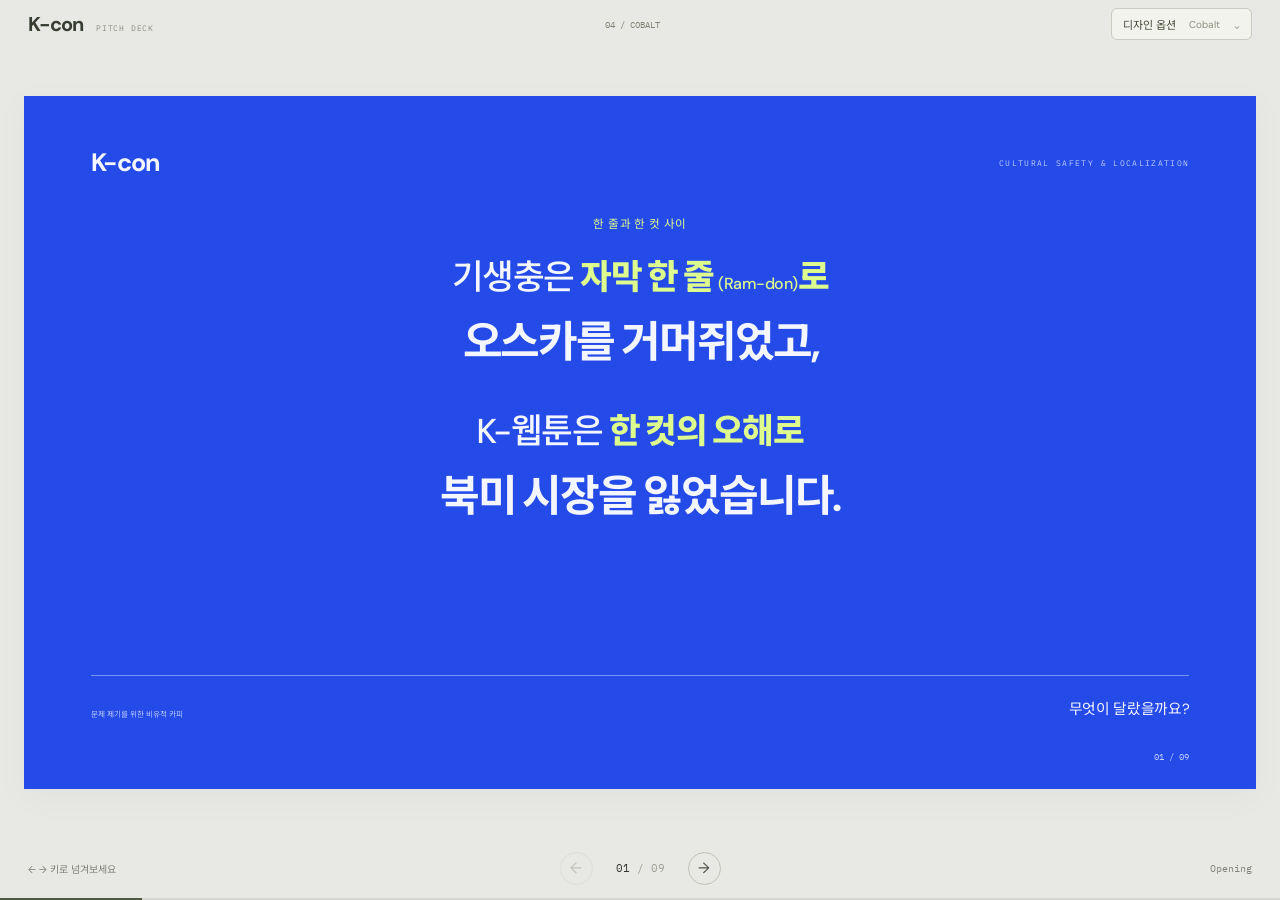
==== index.html @ 1882d52e "Publish Cobalt pitch deck with ten selectable designs" ====
<!doctype html><html lang="ko"><head><meta charset="utf-8"><meta name="viewport" content="width=device-width, initial-scale=1"><meta name="description" content="K-con Cobalt — 문화적 디테일이 바꾸는 K-콘텐츠의 글로벌 진출. 9장 HTML 피치덱."><title>K-con — Cultural Safety & Localization AI Agent</title><link rel="stylesheet" href="styles.css?v=20261013-cobalt-1"><script src="app.js?v=20261013-cobalt-1" defer></script></head><body class="deck-page theme-cobalt"><header class="deck-header"><a href="index.html" class="deck-home" aria-label="K-con 코발트 첫 화면">K-con<span>PITCH DECK</span></a><span class="active-design-label">04 / COBALT</span><details class="design-picker" id="design-picker"><summary id="design-toggle">디자인 옵션 <span>Cobalt</span><span class="picker-chevron" aria-hidden="true">⌄</span></summary><div class="design-menu"><div class="design-menu-heading"><strong>다른 디자인으로 보기</strong><p>현재 슬라이드를 유지하며 디자인을 바꿉니다.</p></div><nav class="design-options" aria-label="피치덱 디자인 선택"><a class="design-option" data-design-link href="concept-01.html" ><span class="design-swatch" style="--swatch-bg:#121510;--swatch-accent:#d6ef65" aria-hidden="true"></span><span>Noir</span><small>01</small></a><a class="design-option" data-design-link href="concept-02.html" ><span class="design-swatch" style="--swatch-bg:#f5f4ef;--swatch-accent:#e13728" aria-hidden="true"></span><span>Swiss</span><small>02</small></a><a class="design-option" data-design-link href="concept-03.html" ><span class="design-swatch" style="--swatch-bg:#eee9dc;--swatch-accent:#6b7659" aria-hidden="true"></span><span>Editorial</span><small>03</small></a><a class="design-option is-current" data-design-link href="index.html" aria-current="page"><span class="design-swatch" style="--swatch-bg:#244be8;--swatch-accent:#defb8e" aria-hidden="true"></span><span>Cobalt</span><small>기본</small><span class="design-check" aria-hidden="true">✓</span></a><a class="design-option" data-design-link href="concept-05.html" ><span class="design-swatch" style="--swatch-bg:#171512;--swatch-accent:#c8aa76" aria-hidden="true"></span><span>Cinema</span><small>05</small></a><a class="design-option" data-design-link href="concept-06.html" ><span class="design-swatch" style="--swatch-bg:#e3ed68;--swatch-accent:#171c12" aria-hidden="true"></span><span>Acid</span><small>06</small></a><a class="design-option" data-design-link href="concept-07.html" ><span class="design-swatch" style="--swatch-bg:#122b40;--swatch-accent:#83d6e2" aria-hidden="true"></span><span>Blueprint</span><small>07</small></a><a class="design-option" data-design-link href="concept-08.html" ><span class="design-swatch" style="--swatch-bg:#b9492e;--swatch-accent:#f9efdc" aria-hidden="true"></span><span>Terracotta</span><small>08</small></a><a class="design-option" data-design-link href="concept-09.html" ><span class="design-swatch" style="--swatch-bg:#e8dff2;--swatch-accent:#68389a" aria-hidden="true"></span><span>Lilac</span><small>09</small></a><a class="design-option" data-design-link href="concept-10.html" ><span class="design-swatch" style="--swatch-bg:#f6efe0;--swatch-accent:#c83225" aria-hidden="true"></span><span>Redline</span><small>10</small></a></nav><a class="all-designs-link" href="designs.html">10개 표지 한눈에 비교 ↗</a></div></details></header><main class="deck-stage"><div class="canvas"><section class="slide opening active" data-title="Opening" aria-label="1 / 9 · Opening"><div class="slide-brand">K-con<span>CULTURAL SAFETY & LOCALIZATION</span></div><div class="opening-kicker">한 줄과 한 컷 사이</div><div class="cover-title"><div class="claim claim-good"><span class="claim-subject">기생충은</span><strong class="claim-detail">자막 한 줄<span class="ramdon">(Ram-don)</span>로</strong><span class="claim-outcome">오스카를 거머쥐었고,</span></div><div class="claim claim-risk"><span class="claim-subject">K-웹툰은</span><strong class="claim-detail">한 컷의 오해로</strong><span class="claim-outcome">북미 시장을 잃었습니다.</span></div></div><div class="cover-tail"><span class="cover-note">문제 제기를 위한 비유적 카피</span><span class="cover-prompt">무엇이 달랐을까요?</span></div><span class="slide-folio">01 / 09</span></section><section class="slide question" data-title="The question" aria-label="2 / 9 · The question" inert aria-hidden="true"><div class="slide-label">THE QUESTION</div><div class="question-content"><p class="question-lead">같은 K-콘텐츠.<br>전혀 다른 반응.</p><h1>무엇이<br><em>운명을</em><br>갈랐을까요?</h1></div><p class="question-foot">이야기의 힘은 같아도,<br>그 이야기를 읽는 문화는 다릅니다.</p><span class="question-mark" aria-hidden="true">?</span><span class="slide-folio">02 / 09</span></section><section class="slide detail" data-title="The insight" aria-label="3 / 9 · The insight" inert aria-hidden="true"><div class="slide-label">THE INSIGHT</div><h1>차이는 작은<br><em>문화적 디테일</em>에<br>있습니다.</h1><div class="detail-list"><div><span>01</span><strong>한 단어</strong><p>익숙한 표현이<br>다른 나라에서는 성적 은어로.</p></div><div><span>02</span><strong>한 컷</strong><p>과장된 묘사가<br>누군가에게는 차별의 이미지로.</p></div><div><span>03</span><strong>한 소절</strong><p>매력적인 샘플이<br>누군가에게는 신성한 기도문으로.</p></div><div><span>04</span><strong>한 소품</strong><p>배경의 작은 장식이<br>누군가에게는 역사적 상처로.</p></div></div><span class="slide-folio">03 / 09</span></section><section class="slide solution" data-title="Meet K-con" aria-label="4 / 9 · Meet K-con" inert aria-hidden="true"><div class="slide-label">MEET K-CON</div><div class="solution-head"><p>세계로 가기 전,</p><h1>K-con<span>.</span></h1></div><div class="solution-copy"><h2>K-콘텐츠의 문화적 리스크를 사전에 탐지하고,<br>안전한 현지화를 돕는 AI 에이전트</h2><p>K-pop, 웹툰, 드라마·영화 속 표현을 국가별 맥락으로 검토합니다.<br>창작 의도는 살리면서, 오해를 줄이는 수정안을 제안합니다.</p></div><div class="scope-line"><span>문화적 차이</span><span>종교적 금기</span><span>역사적 갈등</span><span>혐오·차별 표현</span></div><span class="small-note">제품 비전 · 최종 판단과 승인은 콘텐츠 팀 및 현지 전문가가 수행</span><span class="slide-folio">04 / 09</span></section><section class="slide example example-text" data-title="Lyrics" aria-label="5 / 9 · Lyrics" inert aria-hidden="true"><div class="slide-label">USE CASE 01 / K-POP LYRICS</div><h1>단어를 바꿔도,<br><em>그루브는 남게.</em></h1><div class="example-layout"><div class="example-main"><div class="before-after"><div class="before"><span class="example-label">ORIGINAL</span><blockquote>“You are my<br><mark>guilty pleasure.</mark>”</blockquote></div><div class="after"><span class="example-label">LOCALIZED</span><blockquote>“You are my<br><em>hidden treasure.</em>”</blockquote></div></div></div><div class="example-explanation"><div><span>발견</span><p>‘guilty pleasure’의 중의적 의미와<br>타깃 연령·지역의 수용 맥락을 검토.</p></div><div><span>K-con의 제안</span><p>‘pleasure / treasure’의 끝소리를 살려<br>다른 뉘앙스의 표현을 제안.</p></div><strong>메시지의 강도와 운율을 함께 고려</strong></div></div><p class="small-note">가상 적용 예시 · 표현 자체가 금기는 아니며, 전체 가사·멜로디·보컬 검토 필요</p><span class="slide-folio">05 / 09</span></section><section class="slide example example-image" data-title="Webtoon" aria-label="6 / 9 · Webtoon" inert aria-hidden="true"><div class="slide-label">USE CASE 02 / WEBTOON</div><h1>캐릭터는 선명하게.<br><em>편견은 덜어내게.</em></h1><div class="example-layout"><div class="example-main"><div class="before-after"><div class="before"><span class="example-label">ORIGINAL / 캐릭터 연출</span><blockquote>“외모로<br><mark>악역을 설명한다.</mark>”</blockquote></div><div class="after"><span class="example-label">LOCALIZED / 수정 방향</span><blockquote>“행동으로<br><em>악역을 설명한다.</em>”</blockquote></div></div></div><div class="example-explanation"><div><span>발견</span><p>특정 인종의 신체 특징을 과장해<br>위협적 인물로 묘사한 컷을 검토.</p></div><div><span>K-con의 제안</span><p>문제가 될 수 있는 영역을 짚고,<br>표정·행동 중심의 연출 대안을 제안.</p></div><strong>서사의 역할을 유지하는 시각적 현지화</strong></div></div><p class="small-note">가상 적용 예시 · 인종·성별 정체성을 단정하지 않고, 묘사의 맥락을 검토</p><span class="slide-folio">06 / 09</span></section><section class="slide example example-audio" data-title="Audio" aria-label="7 / 9 · Audio" inert aria-hidden="true"><div class="slide-label">USE CASE 03 / AUDIO SAMPLING</div><h1>비트는 그대로.<br><em>샘플의 맥락은 새롭게.</em></h1><div class="example-layout"><div class="example-main"><div class="before-after"><div class="before"><span class="example-label">ORIGINAL / 00:12–00:18</span><blockquote>“출처 모를<br><mark>보컬 샘플.</mark>”</blockquote></div><div class="after"><span class="example-label">LOCALIZED / 대체 방향</span><blockquote>“같은 에너지의<br><em>새로운 보컬.</em>”</blockquote></div></div></div><div class="example-explanation"><div><span>발견</span><p>비트에 섞인 보컬이 종교적 낭송인지<br>언어·출처·사용 맥락을 확인.</p></div><div><span>K-con의 제안</span><p>검토 구간을 표시하고, BPM과 분위기를<br>유지하는 비종교적 대체 소스를 제안.</p></div><strong>음악적 의도와 문화적 맥락을 함께 보호</strong></div></div><p class="small-note">가상 적용 예시 · 종교성은 주파수만으로 판정할 수 없으며 출처 확인·전문가 검토 필요</p><span class="slide-folio">07 / 09</span></section><section class="slide example example-video" data-title="Video" aria-label="8 / 9 · Video" inert aria-hidden="true"><div class="slide-label">USE CASE 04 / MUSIC VIDEO & DRAMA</div><h1>한 장면의 몰입이,<br><em>한 소품으로 깨지지 않게.</em></h1><div class="example-layout"><div class="example-main"><div class="before-after"><div class="before"><span class="example-label">ORIGINAL / SCENE 04</span><blockquote>“바닥에 놓인<br><mark>종교적 성물.</mark>”</blockquote></div><div class="after"><span class="example-label">LOCALIZED / 수정 방향</span><blockquote>“세계관에 맞는<br><em>일반 소품.</em>”</blockquote></div></div></div><div class="example-explanation"><div><span>발견</span><p>장면 속 성물의 위치와 인물의 동선이<br>모욕으로 읽힐 가능성을 검토.</p></div><div><span>K-con의 제안</span><p>프레임·타임코드와 함께 확인 지점을 짚고,<br>소품 교체 또는 구도 수정을 제안.</p></div><strong>공개 전 수정할 수 있도록, 장면 단위로</strong></div></div><p class="small-note">가상 적용 예시 · 소품의 정체와 제작 의도를 확인한 뒤 현지 자문과 판단</p><span class="slide-folio">08 / 09</span></section><section class="slide closing" data-title="Ready for the world" aria-label="9 / 9 · Ready for the world" inert aria-hidden="true"><div class="slide-label">READY FOR THE WORLD</div><div class="closing-content"><h1>더 많은 세계에,<br><em>의도한 그대로.</em></h1><p>좋은 K-콘텐츠가 문화적 오해를 넘어<br>더 많은 관객에게 닿을 수 있도록.</p><div class="closing-brand">K-con<span>Cultural Safety & Localization AI Agent</span></div></div><div class="closing-foot"><span>FOR K-ENTERTAINMENT & CONTENT TEAMS</span><span>제품 소개용 콘셉트 피치덱 · 사용 예시는 제안 시나리오</span></div><span class="slide-folio">09 / 09</span></section></div></main><nav class="deck-controls" aria-label="슬라이드 이동"><span class="keyboard-hint">← → 키로 넘겨보세요</span><div class="pagination"><button id="previous" aria-label="이전 슬라이드">←</button><span id="slide-count" aria-live="polite">01 <i>/ 09</i></span><button id="next" aria-label="다음 슬라이드">→</button></div><span class="current-title" id="current-title">Opening</span></nav><div class="deck-progress"><span id="deck-progress"></span></div></body></html>
---- styles.css ----
@import url('https://fonts.googleapis.com/css2?family=DM+Sans:wght@400;500;600;700&family=IBM+Plex+Mono:wght@400;500&family=Noto+Sans+KR:wght@400;500;600;700;800;900&family=Noto+Serif+KR:wght@400;500;600;700&display=swap');
:root{--sans:'DM Sans','Noto Sans KR',sans-serif;--serif:'Noto Serif KR',Georgia,serif;--mono:'IBM Plex Mono',monospace;--bg:#121510;--ink:#f3f4e9;--accent:#d6ef65;--muted:#959c87;--rule:#3a4031;--soft:#22271b}*{box-sizing:border-box}body{margin:0;font-family:var(--sans);-webkit-font-smoothing:antialiased}a{color:inherit;text-decoration:none}button{font:inherit;cursor:pointer}h1,h2,h3,p,blockquote{margin:0}em{font-style:normal}button:focus-visible,a:focus-visible{outline:2px solid var(--accent,#222);outline-offset:5px}button:disabled{opacity:.25;cursor:default}.theme-noir{--bg:#121510;--ink:#f3f4e9;--accent:#d6ef65;--muted:#9ba18e;--rule:#3a4031;--soft:#22271b}.theme-swiss{--bg:#f5f4ef;--ink:#202020;--accent:#e13728;--muted:#7b7770;--rule:#cecbc2;--soft:#e9e6df}.theme-editorial{--bg:#eee9dc;--ink:#2f322b;--accent:#6b7659;--muted:#7b7f70;--rule:#c1c3b2;--soft:#dedfcf}.theme-cobalt{--bg:#244be8;--ink:#f3f6ff;--accent:#defb8e;--muted:#c0cdfb;--rule:#7893f0;--soft:#375eed}.theme-cinema{--bg:#171512;--ink:#ece4d4;--accent:#c8aa76;--muted:#a39886;--rule:#4c4435;--soft:#242019}.theme-acid{--bg:#e3ed68;--ink:#171c12;--accent:#171c12;--muted:#5a6138;--rule:#a9b34c;--soft:#d4df58}.theme-blueprint{--bg:#122b40;--ink:#eaf2f4;--accent:#83d6e2;--muted:#9aafbe;--rule:#3e586d;--soft:#1c3c53}.theme-terracotta{--bg:#b9492e;--ink:#f9efdc;--accent:#ffe4a3;--muted:#f0c5ae;--rule:#d88666;--soft:#a74129}.theme-lilac{--bg:#e8dff2;--ink:#3b2458;--accent:#68389a;--muted:#88739d;--rule:#c5b3d9;--soft:#dbcce9}.theme-redline{--bg:#f6efe0;--ink:#282723;--accent:#c83225;--muted:#877d6c;--rule:#d0c4b0;--soft:#e9deca}
/* A slide, not an application. The canvas scales as a single composition. */
.deck-page{height:100vh;height:100dvh;overflow:hidden;background:#e8e8e4;color:#333;display:flex;flex-direction:column}.deck-header{height:48px;flex-shrink:0;display:flex;align-items:center;justify-content:space-between;padding:0 28px;gap:20px;font:10px var(--mono);color:#72746d}.gallery-link{font-family:var(--sans);font-size:11px;color:#484b43}.deck-stage{display:flex;align-items:center;justify-content:center;flex:1;min-height:0;padding:0 24px}.canvas{width:min(calc(100vw - 48px),calc((100dvh - 112px)*16/9));aspect-ratio:16/9;container-type:inline-size;position:relative;overflow:hidden;background:var(--bg);color:var(--ink);box-shadow:0 8px 35px #00000009}.slide{display:none;position:absolute;inset:0;padding:4.2cqw 5.4cqw;overflow:hidden;background:var(--bg);color:var(--ink)}.slide.active{display:flex;flex-direction:column;animation:reveal .32s ease both}.slide-label{font:0.82cqw var(--mono);letter-spacing:.16cqw;color:var(--muted);margin-bottom:3.2cqw}.slide h1{font-size:4.5cqw;line-height:1.38;letter-spacing:-.2cqw;font-weight:700;word-break:keep-all}.slide h1 em{color:var(--accent)}.slide-folio{position:absolute;right:5.4cqw;bottom:2.2cqw;font:0.72cqw var(--mono);color:var(--muted)}.slide-brand{font-size:2.05cqw;letter-spacing:-.09cqw;font-weight:700;display:flex;align-items:center;justify-content:space-between;width:100%;line-height:1.2}.slide-brand>span{font:0.64cqw var(--mono);letter-spacing:.11cqw;color:var(--muted)}.opening-kicker{font-size:.94cqw;color:var(--muted);margin-top:5.5cqw;letter-spacing:.03cqw}.cover-title{display:grid;grid-template-columns:1fr 1fr;gap:4.5cqw;margin-top:2.2cqw;position:relative}.claim{display:flex;flex-direction:column;line-height:1.5;word-break:keep-all}.claim-subject{font-size:2.65cqw;font-weight:500;letter-spacing:-.12cqw}.claim-detail{font-size:3.1cqw;letter-spacing:-.14cqw;font-weight:800;line-height:1.5;margin:1.1cqw 0}.ramdon{font-size:1.32cqw;display:inline-block;letter-spacing:-.04cqw;font-weight:500;margin-left:.4cqw}.claim-outcome{font-size:2.25cqw;letter-spacing:-.11cqw;font-weight:500;line-height:1.6}.claim-good .claim-detail{color:var(--accent)}.claim-risk{padding-left:3.4cqw;border-left:1px solid var(--rule)}.cover-tail{margin-top:auto;display:flex;align-items:end;justify-content:space-between;border-top:1px solid var(--rule);padding-top:1.7cqw;margin-bottom:2cqw}.cover-note{font-size:.62cqw;color:var(--muted)}.cover-prompt{font-size:1.2cqw;letter-spacing:-.025cqw}.question-content{display:flex;justify-content:space-between;align-items:start;position:relative;z-index:1}.question-lead{font-size:2.4cqw;line-height:1.6;letter-spacing:-.09cqw;margin-top:.8cqw;color:var(--muted)}.question h1{font-size:6.9cqw;line-height:1.18;letter-spacing:-.4cqw;margin-right:9cqw}.question-foot{font-size:1.2cqw;color:var(--muted);line-height:1.8;position:absolute;left:5.4cqw;bottom:6cqw}.question-mark{position:absolute;font-size:36cqw;line-height:1;font-weight:600;color:var(--soft);bottom:-4cqw;left:18cqw;z-index:0}.detail h1{font-size:4.65cqw;line-height:1.3}.detail-list{display:grid;grid-template-columns:repeat(4,1fr);gap:2.8cqw;margin-top:auto;margin-bottom:3cqw;border-top:1px solid var(--rule);padding-top:2.1cqw}.detail-list>div>span{font:0.82cqw var(--mono);color:var(--muted)}.detail-list strong{display:block;font-size:1.95cqw;letter-spacing:-.06cqw;margin:.65cqw 0 .8cqw}.detail-list p{font-size:1.03cqw;color:var(--muted);line-height:1.8;letter-spacing:-.015cqw}.solution-head>p{font-size:1.85cqw;letter-spacing:-.06cqw}.solution-head h1{font-size:12cqw;letter-spacing:-.7cqw;line-height:1.1;font-weight:600;margin-top:.6cqw}.solution-head h1>span{color:var(--accent)}.solution-copy{margin-top:2.2cqw}.solution-copy h2{font-size:1.95cqw;letter-spacing:-.055cqw;line-height:1.65;font-weight:500}.solution-copy>p{font-size:1.1cqw;line-height:1.9;color:var(--muted);margin-top:1.1cqw}.scope-line{display:flex;gap:3cqw;border-top:1px solid var(--rule);padding-top:1.6cqw;margin-top:auto;margin-bottom:2.4cqw;font-size:1.12cqw;color:var(--accent)}.small-note{position:absolute;bottom:2.2cqw;left:5.4cqw;right:15cqw;font-size:.61cqw;line-height:1.65;color:var(--muted)}.example h1{font-size:3.65cqw;line-height:1.42;margin-top:-.3cqw}.example .slide-label{margin-bottom:2.1cqw}.example-layout{display:grid;grid-template-columns:1.4fr .75fr;gap:4.5cqw;margin-top:3cqw;align-items:center;flex:1;margin-bottom:4cqw}.before-after{display:grid;grid-template-columns:1fr 1fr;gap:2.2cqw}.example-label{font:0.7cqw var(--mono);color:var(--muted);letter-spacing:.03cqw;display:block;padding-bottom:1.3cqw;border-bottom:1px solid var(--rule);margin-bottom:1.5cqw}.before-after blockquote{font-size:2.05cqw;letter-spacing:-.06cqw;line-height:1.65;font-weight:500}.before-after mark{color:var(--ink);background:none;text-decoration:underline;text-decoration-color:var(--accent);text-underline-offset:.4cqw;text-decoration-thickness:1px}.before-after em{color:var(--accent)}.example-explanation{padding-left:2.6cqw;border-left:1px solid var(--rule)}.example-explanation>div{margin-bottom:1.6cqw}.example-explanation>div>span{font-size:.88cqw;color:var(--accent);font-weight:700;display:block;margin-bottom:.6cqw}.example-explanation p{font-size:1.03cqw;line-height:1.8;color:var(--muted);letter-spacing:-.035cqw}.example-explanation>strong{display:block;font-size:.94cqw;line-height:1.7;font-weight:500;word-break:keep-all}.closing-content{margin:auto 0}.closing h1{font-size:5.2cqw;line-height:1.3}.closing-content>p{font-size:1.3cqw;line-height:1.85;color:var(--muted);margin-top:2cqw}.closing-brand{font-size:3.7cqw;letter-spacing:-.18cqw;margin-top:3.2cqw;font-weight:600;display:flex;gap:2.5cqw;align-items:center}.closing-brand>span{font:0.82cqw var(--mono);letter-spacing:.04cqw;color:var(--muted)}.closing-foot{display:flex;justify-content:space-between;margin-bottom:2cqw;border-top:1px solid var(--rule);padding-top:1.6cqw;color:var(--muted);font:0.65cqw var(--mono)}.deck-controls{height:64px;flex-shrink:0;padding:0 28px;display:grid;grid-template-columns:1fr 1fr 1fr;align-items:center;gap:15px}.keyboard-hint{font-size:10px;color:#80827b}.pagination{display:flex;gap:23px;justify-content:center;align-items:center}.pagination button{background:none;border:1px solid #bfc2b7;width:33px;height:33px;border-radius:50%;color:#4c5045;font-size:15px;display:grid;place-items:center;transition:background .15s}.pagination button:hover:not(:disabled){background:#dadcd4}.pagination span{font:11px var(--mono);white-space:nowrap}.pagination i{font-style:normal;color:#9b9e93}.current-title{justify-self:end;font:10px var(--mono);color:#80827b}.deck-progress{height:2px;position:fixed;bottom:0;left:0;right:0;background:#d5d7cf}.deck-progress>span{height:100%;background:#4e5940;display:block;transition:width .2s}
/* 01 NOIR: the contrast carries the argument. */
.theme-noir .opening .claim-risk{color:#b4baaa}.theme-noir .opening .claim-risk .claim-detail{color:#f3f4e9}.theme-noir .opening-kicker:before{content:'— ';color:var(--accent)}.theme-noir .solution-head{display:flex;align-items:end;gap:5cqw}.theme-noir .solution-head>p{margin-bottom:1.3cqw}.theme-noir .solution-head h1{font-size:13cqw}.theme-noir .solution-copy{margin-top:3cqw}.theme-noir .closing h1{font-weight:500}
/* 02 SWISS: a strict, horizontal editorial grid. */
.theme-swiss .slide{padding-top:3.3cqw}.theme-swiss .slide-label{border-top:.35cqw solid var(--ink);padding-top:1.2cqw;width:100%;margin-bottom:2.4cqw}.theme-swiss .opening-kicker{margin-top:3cqw}.theme-swiss .cover-title{display:block;margin-top:1cqw}.theme-swiss .claim{display:grid;grid-template-columns:14cqw 1fr;column-gap:3cqw;padding:2.2cqw 0;border:0;border-top:1px solid var(--rule)}.theme-swiss .claim-subject{grid-row:1/3;font-size:2.2cqw;line-height:1.4;padding-top:.4cqw}.theme-swiss .claim-detail{font-size:3.8cqw;line-height:1.2;margin:0 0 .6cqw;letter-spacing:-.18cqw;color:var(--ink)}.theme-swiss .claim-risk .claim-detail,.theme-swiss .claim-risk .claim-outcome{color:var(--accent)}.theme-swiss .claim-outcome{font-size:2.1cqw;line-height:1.35}.theme-swiss .cover-tail{padding-top:1.2cqw;margin-bottom:1.3cqw}.theme-swiss .question-content{display:block}.theme-swiss .question-lead{font-size:1.7cqw;margin-top:0}.theme-swiss .question h1{margin-top:1.7cqw;font-size:6.1cqw;line-height:1.25;max-width:75cqw}.theme-swiss .question h1 br{display:none}.theme-swiss .question-mark{left:auto;right:8cqw;bottom:-6cqw;color:#e4e0d5;font-size:32cqw}.theme-swiss .question-foot{bottom:6.5cqw}.theme-swiss .detail h1{font-size:4.4cqw}.theme-swiss .detail-list{border-top:.3cqw solid var(--ink)}.theme-swiss .detail-list strong{font-weight:800}.theme-swiss .solution-head{display:flex;align-items:baseline;justify-content:space-between}.theme-swiss .solution-head h1{font-size:10cqw}.theme-swiss .solution-copy{margin-top:1.7cqw}.theme-swiss .scope-line{border-top:.3cqw solid var(--ink)}.theme-swiss .example-layout{grid-template-columns:1.4fr .8fr;gap:3cqw}.theme-swiss .before-after{display:block}.theme-swiss .before,.theme-swiss .after{display:grid;grid-template-columns:13cqw 1fr;padding:1.1cqw 0;border-top:1px solid var(--rule)}.theme-swiss .example-label{border:0;margin:0;padding:0;line-height:1.7;font-size:.68cqw}.theme-swiss .before-after blockquote{font-size:1.8cqw}.theme-swiss .before-after blockquote br{display:none}.theme-swiss .example h1{font-size:3.65cqw}.theme-swiss .closing-brand{margin-top:2cqw}
/* 03 EDITORIAL: asymmetry, serif voice, paper. */
.theme-editorial .slide h1,.theme-editorial .claim,.theme-editorial .closing-brand{font-family:var(--serif);font-weight:500}.theme-editorial .slide-brand{font-family:Georgia,serif;font-style:italic;font-size:2.4cqw;font-weight:400}.theme-editorial .opening-kicker{position:absolute;left:5.4cqw;top:14cqw;margin:0;writing-mode:vertical-rl;font-size:.8cqw;letter-spacing:.25cqw}.theme-editorial .cover-title{margin:5cqw 2cqw 0 7cqw;display:block}.theme-editorial .claim{width:75%;line-height:1.7}.theme-editorial .claim-detail{font-size:3cqw;font-weight:500;margin:.3cqw 0;white-space:nowrap}.theme-editorial .claim-subject{font-size:1.9cqw}.theme-editorial .claim-outcome{font-size:2cqw}.theme-editorial .claim-risk{margin-top:2.6cqw;margin-left:29%;padding:0;border:0}.theme-editorial .claim-risk .claim-detail{color:var(--ink)}.theme-editorial .claim-good .claim-detail{color:var(--accent)}.theme-editorial .cover-tail{border:0;padding:0;margin-bottom:1.7cqw}.theme-editorial .cover-prompt{font-family:var(--serif);font-size:1.1cqw}.theme-editorial .question h1{font-weight:500;font-size:6.1cqw;margin-right:3cqw}.theme-editorial .question-mark{font-family:Georgia,serif;font-style:italic;color:#dedecf;font-size:37cqw;left:15cqw}.theme-editorial .detail h1{font-size:4.4cqw;font-weight:500}.theme-editorial .detail-list strong{font-family:var(--serif);font-weight:500}.theme-editorial .solution-head{position:absolute;left:5.4cqw;top:13cqw;width:35cqw}.theme-editorial .solution-head h1{font:10.5cqw/1.3 Georgia,serif;letter-spacing:-.5cqw}.theme-editorial .solution-copy{margin:10cqw 0 0 42cqw}.theme-editorial .solution-copy h2{font:2cqw/1.8 var(--serif);word-break:keep-all}.theme-editorial .solution-copy h2 br,.theme-editorial .solution-copy p br{display:none}.theme-editorial .solution-copy p{font-size:1.03cqw;line-height:2.1}.theme-editorial .scope-line{margin-top:auto}.theme-editorial .example h1{font-weight:500;font-size:3.45cqw}.theme-editorial .before-after blockquote{font-family:var(--serif);font-weight:500;font-size:2cqw;line-height:1.9}.theme-editorial .example-label{border-color:var(--accent)}.theme-editorial .closing-content{margin-left:8cqw}.theme-editorial .closing h1{font-weight:500;font-size:4.8cqw}.theme-editorial .closing-brand{font-family:Georgia,serif;font-style:italic}
/* 04 COBALT: centered statements, oversized type. */
.theme-cobalt .opening{align-items:center;text-align:center}.theme-cobalt .opening-kicker{margin-top:3cqw;color:var(--accent)}.theme-cobalt .cover-title{display:block;margin-top:1.5cqw;width:100%}.theme-cobalt .claim{display:block;font-size:0;line-height:1.6}.theme-cobalt .claim-subject,.theme-cobalt .claim-detail,.theme-cobalt .claim-outcome{display:inline;font-size:2.8cqw;line-height:1.6;letter-spacing:-.12cqw;margin:0;font-weight:500}.theme-cobalt .claim-subject:after{content:' ';white-space:pre}.theme-cobalt .claim-detail{font-weight:800}.theme-cobalt .claim-outcome{display:block;font-size:3.5cqw;line-height:1.4;font-weight:700;margin-top:.5cqw;letter-spacing:-.17cqw}.theme-cobalt .claim-risk{padding:0;border:0;margin-top:2.6cqw}.theme-cobalt .claim-risk .claim-detail{color:var(--accent)}.theme-cobalt .ramdon{font-size:1.3cqw;font-weight:500}.theme-cobalt .cover-tail{width:100%;text-align:left;border-top:1px solid var(--rule);margin-bottom:1.5cqw}.theme-cobalt .question-content{display:flex;flex-direction:column;align-items:center;text-align:center}.theme-cobalt .question-lead{font-size:1.6cqw}.theme-cobalt .question h1{font-size:6.4cqw;margin:2.7cqw 0 0;line-height:1.2}.theme-cobalt .question h1 br{display:none}.theme-cobalt .question-foot{text-align:center;left:0;right:0;bottom:8cqw}.theme-cobalt .question-mark{display:none}.theme-cobalt .detail h1{font-size:4.8cqw;text-align:center;line-height:1.25}.theme-cobalt .detail-list{text-align:center}.theme-cobalt .solution-head{text-align:center;margin-top:-1cqw}.theme-cobalt .solution-head h1{font-size:12cqw;line-height:1.15}.theme-cobalt .solution-copy{text-align:center;margin-top:1.3cqw}.theme-cobalt .scope-line{justify-content:center}.theme-cobalt .example h1{text-align:center;font-size:3.4cqw}.theme-cobalt .example-layout{gap:4cqw;margin-top:2cqw}.theme-cobalt .closing{text-align:center}.theme-cobalt .closing-brand{justify-content:center}.theme-cobalt .closing h1{font-size:5.5cqw}.theme-cobalt .closing .slide-label{text-align:left}
/* 05 CINEMA: intertitles, central axis, quiet gold. */
.theme-cinema .slide:before,.theme-cinema .slide:after{content:'';position:absolute;left:0;right:0;height:2cqw;background:#080807;pointer-events:none}.theme-cinema .slide:before{top:0}.theme-cinema .slide:after{bottom:0}.theme-cinema .slide-label{letter-spacing:.28cqw;color:var(--accent);font-size:.7cqw}.theme-cinema .slide-brand{font-family:Georgia,serif;font-weight:400;font-size:2cqw}.theme-cinema .opening-kicker{text-align:center;margin-top:3cqw;font-size:.78cqw;letter-spacing:.35cqw;color:var(--accent)}.theme-cinema .cover-title{margin-top:2cqw;display:block;text-align:center}.theme-cinema .claim{display:block}.theme-cinema .claim-subject{font-family:var(--serif);font-size:1.5cqw;display:block;margin-bottom:.5cqw}.theme-cinema .claim-detail,.theme-cinema .claim-outcome{font-family:var(--serif);font-size:2.5cqw;display:inline;letter-spacing:-.06cqw;line-height:1.7;font-weight:400;margin:0}.theme-cinema .claim-detail:after{content:' ';white-space:pre}.theme-cinema .claim-risk{padding:0;border:0;margin-top:2.4cqw}.theme-cinema .claim-good .claim-detail{color:var(--ink)}.theme-cinema .claim-risk .claim-detail{color:var(--accent)}.theme-cinema .ramdon{font-size:1cqw}.theme-cinema .cover-tail{border:0;margin-bottom:2cqw;padding:0}.theme-cinema .cover-prompt{font-family:var(--serif);font-size:.95cqw;color:var(--accent)}.theme-cinema .question-content{flex-direction:column;align-items:center;text-align:center}.theme-cinema .question-lead{font-size:1.4cqw;font-family:var(--serif);margin-top:1cqw}.theme-cinema .question h1{font-family:var(--serif);font-size:5.4cqw;font-weight:400;line-height:1.4;margin:2.5cqw 0 0}.theme-cinema .question h1 br{display:none}.theme-cinema .question-foot{left:0;right:0;text-align:center;bottom:8cqw;font-family:var(--serif);font-size:1.1cqw}.theme-cinema .question-mark{display:none}.theme-cinema .detail h1{font-family:var(--serif);font-size:4cqw;font-weight:400;text-align:center;line-height:1.45}.theme-cinema .detail-list{border:0;text-align:center;margin-bottom:3.5cqw}.theme-cinema .detail-list strong{font-family:var(--serif);font-weight:400}.theme-cinema .solution-head h1{font-family:Georgia,serif;font-weight:400}.theme-cinema .solution-copy h2{font-family:var(--serif);font-size:1.8cqw;font-weight:400}.theme-cinema .example h1{font-family:var(--serif);font-size:3.3cqw;font-weight:400}.theme-cinema .before-after blockquote{font-family:var(--serif);font-size:1.8cqw;font-weight:400;line-height:1.9}.theme-cinema .example-explanation{border-left:0}.theme-cinema .small-note{bottom:3cqw;font-size:.56cqw}.theme-cinema .slide-folio{bottom:3cqw}.theme-cinema .closing h1{font-family:var(--serif);font-weight:400;font-size:4.8cqw;text-align:center}.theme-cinema .closing-content>p{text-align:center;font-family:var(--serif);font-size:1.1cqw}.theme-cinema .closing-brand{justify-content:center;font-family:Georgia,serif;font-weight:400}
/* 06 ACID: typographic poster, hard horizontal contrast. */
.theme-acid .slide h1{font-weight:900;letter-spacing:-.24cqw}.theme-acid .opening-kicker{margin-top:2.7cqw;font-weight:700;font-size:.9cqw;color:var(--ink)}.theme-acid .cover-title{display:block;margin-top:1.5cqw}.theme-acid .claim{display:block}.theme-acid .claim-subject{font-size:1.6cqw;font-weight:700;display:block}.theme-acid .claim-detail{font-size:4.6cqw;font-weight:900;line-height:1.1;margin:.7cqw 0;display:inline;letter-spacing:-.25cqw}.theme-acid .claim-outcome{font-size:1.8cqw;font-weight:600;display:block;margin-top:.7cqw}.theme-acid .claim-risk{margin:1.8cqw -5.4cqw -1cqw;padding:1.4cqw 5.4cqw 1.9cqw;background:#171c12;color:#e3ed68;border:0;display:grid;grid-template-columns:1fr 1.7fr;align-items:center}.theme-acid .claim-risk .claim-subject{grid-column:1;grid-row:1;font-size:1.5cqw}.theme-acid .claim-risk .claim-detail{grid-column:2;grid-row:1/3;font-size:4.1cqw;line-height:1.3;white-space:nowrap}.theme-acid .claim-risk .claim-outcome{grid-column:1;font-size:1.4cqw;max-width:24cqw}.theme-acid .ramdon{font-size:1.5cqw;letter-spacing:-.02cqw}.theme-acid .cover-tail{border:0;margin-bottom:1.3cqw;padding-top:.5cqw}.theme-acid .cover-prompt{font-weight:700}.theme-acid .question h1{font-size:7cqw;line-height:1.2;margin-right:4cqw}.theme-acid .question h1 em{text-decoration:underline;text-underline-offset:.7cqw}.theme-acid .question-mark{color:#d0db4c}.theme-acid .detail h1 em{background:#171c12;color:#e3ed68;padding:0 .6cqw}.theme-acid .detail-list{border-top:2px solid var(--ink)}.theme-acid .detail-list strong{font-weight:800}.theme-acid .solution-head h1{font-size:14cqw;font-weight:800;letter-spacing:-.9cqw;line-height:1}.theme-acid .example h1 em{text-decoration:underline;text-decoration-thickness:.22cqw;text-underline-offset:.7cqw}.theme-acid .example-label{color:var(--ink);border-color:var(--ink)}.theme-acid .before-after .after{background:#171c12;padding:1.5cqw;color:#e3ed68}.theme-acid .after .example-label{color:#aeb682;border-color:#58613b}.theme-acid .after em{color:#e3ed68}.theme-acid .before{padding:1.5cqw 0}.theme-acid .before-after blockquote{font-size:1.85cqw;font-weight:700}.theme-acid .closing h1{font-size:5.7cqw}.theme-acid .closing h1 em{background:var(--ink);color:var(--bg);padding:0 .6cqw}
/* 07 BLUEPRINT: a vertical technical index and open space. */
.theme-blueprint .slide{padding-left:9cqw}.theme-blueprint .slide:before{content:'';position:absolute;top:0;bottom:0;left:5.3cqw;border-left:1px solid var(--rule)}.theme-blueprint .slide-label{font-size:.78cqw}.theme-blueprint .slide-brand{font-family:var(--mono);font-size:1.8cqw;font-weight:500}.theme-blueprint .opening-kicker{margin-top:4.2cqw;letter-spacing:.08cqw}.theme-blueprint .cover-title{gap:3cqw;margin-top:2.5cqw}.theme-blueprint .claim{position:relative;padding-top:4cqw}.theme-blueprint .claim:before{content:'01 / LOCALIZED';position:absolute;top:0;left:0;font:.7cqw var(--mono);color:var(--accent);border-bottom:1px solid var(--rule);padding-bottom:1.2cqw;width:100%}.theme-blueprint .claim-risk:before{content:'02 / MISUNDERSTOOD';left:0}.theme-blueprint .claim-risk{border:0;padding-left:0}.theme-blueprint .claim-detail{font-size:2.8cqw}.theme-blueprint .claim-subject{font-size:2.3cqw}.theme-blueprint .claim-outcome{font-size:1.95cqw}.theme-blueprint .ramdon{font-size:1.1cqw}.theme-blueprint .cover-tail{border:0;margin-bottom:2cqw}.theme-blueprint .question h1{font-size:6.3cqw;margin-right:3cqw}.theme-blueprint .question-lead{font-size:2.1cqw}.theme-blueprint .question-mark{font-family:var(--mono);font-size:32cqw;left:16cqw}.theme-blueprint .question-foot,.theme-blueprint .small-note{left:9cqw}.theme-blueprint .detail h1{font-size:4.5cqw}.theme-blueprint .detail-list{gap:2cqw}.theme-blueprint .detail-list p{font-size:.99cqw}.theme-blueprint .detail-list strong{font-weight:500}.theme-blueprint .solution-head h1{font-family:var(--mono);font-size:10.5cqw;letter-spacing:-.7cqw}.theme-blueprint .solution-copy{margin-top:2.3cqw}.theme-blueprint .example-layout{grid-template-columns:1.4fr .8fr;gap:2cqw}.theme-blueprint .before-after{gap:1.8cqw}.theme-blueprint .before-after blockquote{font-size:1.8cqw}.theme-blueprint .example-explanation{padding-left:2cqw}.theme-blueprint .example-explanation p{font-size:.97cqw}.theme-blueprint .closing-content{margin-left:2cqw}.theme-blueprint .closing-brand{font-family:var(--mono)}
/* 08 TERRACOTTA: a warm, offset, two-tone composition. */
.theme-terracotta .opening{padding-right:5.4cqw}.theme-terracotta .opening:before{content:'';position:absolute;left:52%;right:0;top:0;bottom:0;background:#f3e8d4;z-index:0}.theme-terracotta .slide-brand,.theme-terracotta .opening-kicker,.theme-terracotta .cover-title,.theme-terracotta .cover-tail{position:relative;z-index:1}.theme-terracotta .slide-brand>span{color:#9b6754}.theme-terracotta .opening-kicker{margin-top:6cqw}.theme-terracotta .cover-title{gap:7cqw;margin-top:2cqw;grid-template-columns:1fr 1fr}.theme-terracotta .claim-risk{color:#a4412a;padding:4cqw 0 0 1.5cqw;border:0}.theme-terracotta .claim-detail{font-size:2.8cqw;letter-spacing:-.12cqw}.theme-terracotta .claim-subject{font-size:2.3cqw}.theme-terracotta .claim-outcome{font-size:2cqw}.theme-terracotta .ramdon{font-size:1.15cqw}.theme-terracotta .cover-tail{border:0;padding:0}.theme-terracotta .cover-prompt{color:#a4412a}.theme-terracotta .opening .slide-folio{color:#a4412a}.theme-terracotta .question h1{font-weight:500;font-size:6.4cqw;margin-right:4cqw}.theme-terracotta .question-lead{font-size:2.1cqw}.theme-terracotta .question-mark{font-family:Georgia,serif;font-size:36cqw;color:#a74129}.theme-terracotta .detail h1{font-size:4.4cqw;font-weight:500}.theme-terracotta .detail-list{border-color:#e8b299}.theme-terracotta .solution-head h1{font-size:12cqw;font-weight:500}.theme-terracotta .solution-head{position:absolute;top:15cqw;left:5.4cqw}.theme-terracotta .solution-copy{margin:9cqw 0 0 43cqw}.theme-terracotta .solution-copy h2{font-size:1.9cqw}.theme-terracotta .solution-copy br{display:none}.theme-terracotta .scope-line{margin-top:auto}.theme-terracotta .example h1{font-size:3.5cqw;font-weight:500}.theme-terracotta .example-main{background:#f3e8d4;color:#8e3b28;padding:2cqw}.theme-terracotta .before-after{gap:2.5cqw}.theme-terracotta .example-main .example-label{color:#986c57;border-color:#d5b499}.theme-terracotta .before-after blockquote{font-size:1.8cqw}.theme-terracotta .before-after em,.theme-terracotta .before-after mark{color:#8e3b28;text-decoration-color:#a4412a}.theme-terracotta .example-layout{gap:3cqw;grid-template-columns:1.4fr .8fr}.theme-terracotta .example-explanation{border:0;padding:0}.theme-terracotta .closing h1{font-size:5.6cqw;font-weight:500}
/* 09 LILAC: spacious, soft typography with an offset answer. */
.theme-lilac .slide h1{font-weight:500}.theme-lilac .opening{padding-left:7cqw;padding-right:7cqw}.theme-lilac .opening-kicker{margin-top:3.6cqw;text-align:right}.theme-lilac .cover-title{margin-top:1.5cqw;display:flex;flex-direction:column;gap:2.5cqw}.theme-lilac .claim{display:block}.theme-lilac .claim-subject{font-size:1.6cqw;display:block;margin-bottom:.4cqw}.theme-lilac .claim-detail{font-size:3.1cqw;letter-spacing:-.13cqw;font-weight:600;display:inline;line-height:1.6;margin:0}.theme-lilac .claim-outcome{font-size:2.1cqw;display:block;margin-top:.2cqw}.theme-lilac .claim-risk{padding:0;border:0;text-align:right;align-self:end}.theme-lilac .claim-risk .claim-detail{font-size:3.5cqw;color:var(--accent)}.theme-lilac .cover-tail{margin-bottom:1.7cqw;padding-top:1.2cqw}.theme-lilac .question-content{display:block}.theme-lilac .question h1{font-size:6.2cqw;text-align:right;margin:1cqw 4cqw 0 0;line-height:1.22}.theme-lilac .question-lead{font-size:1.8cqw}.theme-lilac .question-mark{font-family:Georgia,serif;left:16cqw;color:#d9cae6;bottom:-1cqw;font-size:31cqw}.theme-lilac .detail h1{font-size:4.5cqw}.theme-lilac .detail-list strong{font-weight:500}.theme-lilac .solution-head{text-align:center}.theme-lilac .solution-head h1{font-size:12cqw;font-weight:500}.theme-lilac .solution-copy{text-align:center;margin-top:1.3cqw}.theme-lilac .scope-line{justify-content:center}.theme-lilac .example h1{font-size:3.65cqw;font-weight:500}.theme-lilac .example-layout{grid-template-columns:1.5fr .8fr;gap:4cqw}.theme-lilac .example-explanation{border:0;padding:0}.theme-lilac .before-after blockquote{font-size:1.95cqw;font-weight:400}.theme-lilac .before-after .after{padding-top:4cqw}.theme-lilac .example-label{border-color:#aa90c0}.theme-lilac .closing h1{font-size:5.6cqw;font-weight:500}.theme-lilac .closing-content{margin-left:7cqw}
/* 10 REDLINE: the marked phrase is the visual. */
.theme-redline .opening .slide-brand{color:var(--accent);font-weight:800}.theme-redline .opening-kicker{margin-top:3.7cqw;font-family:var(--serif);font-size:.9cqw}.theme-redline .cover-title{display:block;margin-top:1.6cqw}.theme-redline .claim{display:flex;flex-direction:row;flex-wrap:wrap;align-items:baseline;gap:.6cqw;line-height:1.7}.theme-redline .claim-subject{font-size:2.4cqw;font-weight:500}.theme-redline .claim-detail{font-size:3.3cqw;letter-spacing:-.14cqw;line-height:1.4;font-weight:700;margin:0;text-decoration:underline;text-decoration-color:var(--accent);text-decoration-thickness:.17cqw;text-underline-offset:.55cqw;color:var(--ink)}.theme-redline .claim-outcome{font-size:2.8cqw;display:block;width:100%;margin-top:.6cqw;letter-spacing:-.15cqw}.theme-redline .claim-risk{padding:0;border:0;margin-top:2.2cqw;margin-left:19cqw}.theme-redline .claim-risk .claim-detail{color:var(--accent)}.theme-redline .ramdon{font-size:1.3cqw;letter-spacing:-.03cqw}.theme-redline .cover-tail{border:0;padding:0;margin-bottom:1.8cqw}.theme-redline .cover-prompt{font-family:var(--serif);font-size:1.1cqw;color:var(--accent);transform:rotate(-4deg)}.theme-redline .question h1 em{color:var(--ink);text-decoration:underline;text-decoration-color:var(--accent);text-underline-offset:.6cqw;text-decoration-thickness:.2cqw}.theme-redline .question-mark{color:#ebdeca;font-family:var(--serif);font-size:32cqw;left:17cqw}.theme-redline .detail h1 em{color:var(--ink);text-decoration:underline;text-decoration-color:var(--accent);text-underline-offset:.5cqw;text-decoration-thickness:.18cqw}.theme-redline .detail-list strong{color:var(--accent)}.theme-redline .solution-head h1{font-size:13cqw;color:var(--accent);line-height:1.1;font-weight:600}.theme-redline .solution-copy{margin-top:1.4cqw}.theme-redline .scope-line{border-top:1px solid var(--accent)}.theme-redline .before-after .before mark{text-decoration:line-through;text-decoration-color:var(--accent);text-decoration-thickness:.1cqw}.theme-redline .after blockquote{font-family:var(--serif);font-size:1.9cqw;transform:rotate(-3deg);line-height:1.8}.theme-redline .example-explanation{border:0}.theme-redline .closing h1 em{text-decoration:underline;text-underline-offset:.7cqw;text-decoration-thickness:.15cqw}.theme-redline .closing-brand{color:var(--accent)}
/* Ten real title-slide previews, not ten recolored cards. */
.collection{background:#f3f2eb;color:#252720}.collection-nav{display:flex;justify-content:space-between;align-items:center;padding:26px 5%;border-bottom:1px solid #d9dbd0;gap:20px}.wordmark{font-size:29px;font-weight:700;letter-spacing:-1.5px}.wordmark>span{font-size:11px;margin-left:4px;vertical-align:top;line-height:2}.collection-nav>span{font:10px var(--mono);color:#7f8375;letter-spacing:1px}.collection-nav>a:last-child{font-size:12px}.collection main{max-width:1500px;margin:auto}.collection-intro{display:flex;align-items:end;justify-content:space-between;gap:40px;padding:68px 5% 54px}.collection-eyebrow{font:10px var(--mono);letter-spacing:1.3px;color:#818673;margin-bottom:23px}.collection-intro h1{font-size:clamp(35px,4.4vw,65px);line-height:1.3;font-weight:500;letter-spacing:-3px}.collection-intro h1 em{color:#7c8867}.collection-description{font-size:13px;line-height:2.1;color:#737967;margin-bottom:5px}.collection-description>span{display:block;font-size:10px;margin-top:18px;color:#929787}.collection-label{display:flex;justify-content:space-between;margin:0 5% 22px;padding-top:19px;border-top:1px solid #d5d8cb;font:9px var(--mono);color:#858b7a;letter-spacing:.7px}.collection-label>span:last-child{font-family:var(--sans);font-size:10px;letter-spacing:0}.design-grid{display:grid;grid-template-columns:1fr 1fr;gap:38px 28px;padding:0 5% 60px}.design-card{min-width:0;display:block}.cover-preview{aspect-ratio:16/9;container-type:inline-size;position:relative;overflow:hidden;background:var(--bg);transition:transform .25s,box-shadow .25s}.cover-preview .slide{display:flex;animation:none}.design-card:hover .cover-preview{transform:translateY(-4px);box-shadow:0 14px 24px #2029161c}.design-caption{display:flex;align-items:baseline;gap:13px;padding:17px 0;color:#30362b}.design-number{font:10px var(--mono);color:#89917c}.design-caption>div{flex:1}.design-caption h2{font-size:20px;letter-spacing:-.6px;font-weight:500;display:flex;align-items:baseline;gap:13px;flex-wrap:wrap}.design-caption h2>small{font-size:9px;font-weight:400;letter-spacing:0;color:#8e9484}.design-caption p{font-size:10px;color:#7e8473;margin-top:7px;line-height:1.7}.design-arrow{font-size:21px;color:#818c71}.collection-footer{display:flex;justify-content:space-between;align-items:center;padding:28px 5%;border-top:1px solid #d5d8cb;font:10px var(--mono);color:#919685}.collection-footer>span:first-child{font:24px var(--sans);font-weight:600;letter-spacing:-1px;color:#4c5642}
@keyframes reveal{from{opacity:0;transform:translateY(6px)}to{opacity:1;transform:translateY(0)}}
@media(max-width:700px){.collection-nav{padding:22px 6%;gap:15px}.collection-nav>span{font-size:7px;letter-spacing:.4px}.collection-nav>a:last-child{font-size:10px}.wordmark{font-size:25px}.collection-intro{padding:42px 6% 35px;display:block}.collection-intro h1{font-size:41px;letter-spacing:-2px}.collection-eyebrow{font-size:8px;margin-bottom:20px}.collection-description{margin-top:25px;font-size:12px}.collection-description>span{margin-top:12px;font-size:9px}.collection-label{margin:0 6% 18px;font-size:7px;letter-spacing:.3px}.collection-label>span:last-child{font-size:8px}.design-grid{grid-template-columns:1fr;padding:0 6% 35px;gap:24px}.design-caption{padding:14px 0;gap:13px}.design-caption h2{font-size:19px}.design-caption p{font-size:9px}.collection-footer{padding:25px 6%;gap:15px}.collection-footer p{font-size:7px}.collection-footer>span:last-child{display:none}.deck-header{height:43px;padding:0 16px;font-size:8px}.gallery-link{font-size:10px}.header-caption{display:none}.deck-stage{padding:0 10px}.canvas{width:min(calc(100vw - 20px),calc((100dvh - 100px)*16/9))}.deck-controls{height:57px;padding:0 16px;grid-template-columns:1fr 1fr}.keyboard-hint{display:none}.pagination{justify-content:start;gap:18px}.pagination button{width:30px;height:30px}.pagination span{font-size:10px}.current-title{font-size:9px}}
/* Portrait uses the same nine slides as readable editorial pages. */
@media(max-width:580px) and (orientation:portrait){.deck-page .canvas{width:min(calc(100vw - 20px),calc((100dvh - 100px)*4/5));aspect-ratio:4/5}.deck-page .slide{padding:7cqw 7cqw}.deck-page .slide-label{font-size:1.55cqw;letter-spacing:.22cqw;margin-bottom:7cqw}.deck-page .slide-brand{font-size:4cqw;letter-spacing:-.2cqw}.deck-page .slide-brand>span{font-size:1cqw;max-width:35cqw;line-height:1.8;letter-spacing:.1cqw}.deck-page .slide-folio{font-size:1.3cqw;right:7cqw;bottom:4cqw}.deck-page .small-note{font-size:1.2cqw;left:7cqw;right:18cqw;bottom:4cqw}.deck-page .opening-kicker{font-size:1.8cqw;margin-top:13cqw}.deck-page .cover-title{display:block;margin-top:5cqw}.deck-page .claim-subject{font-size:4.6cqw;letter-spacing:-.15cqw}.deck-page .claim-detail{font-size:6.1cqw;letter-spacing:-.25cqw;margin:1.8cqw 0;line-height:1.45}.deck-page .ramdon{font-size:2.3cqw;margin-left:.5cqw}.deck-page .claim-outcome{font-size:4.3cqw;letter-spacing:-.17cqw}.deck-page .claim-risk{border-left:0;border-top:1px solid var(--rule);margin-top:5cqw;padding:5cqw 0 0}.deck-page .cover-tail{margin-bottom:6cqw;padding-top:3cqw;gap:4cqw;align-items:start}.deck-page .cover-note{font-size:1.2cqw;line-height:1.8}.deck-page .cover-prompt{font-size:2.3cqw;white-space:nowrap}.deck-page .question-content{display:block}.deck-page .question-lead{font-size:4.1cqw;line-height:1.6}.deck-page .question h1{font-size:11.5cqw;letter-spacing:-.5cqw;line-height:1.25;margin:8cqw 0 0}.deck-page .question-foot{left:7cqw;bottom:12cqw;font-size:2.3cqw;line-height:1.8}.deck-page .question-mark{font-size:66cqw;bottom:17cqw;left:41cqw}.deck-page .detail h1{font-size:7.2cqw;letter-spacing:-.3cqw;line-height:1.45}.deck-page .detail-list{grid-template-columns:1fr 1fr;gap:5cqw 4cqw;padding-top:5cqw;margin-bottom:9cqw}.deck-page .detail-list>div>span{font-size:1.6cqw}.deck-page .detail-list strong{font-size:3.7cqw;margin:1cqw 0 1.7cqw}.deck-page .detail-list p{font-size:2.15cqw;line-height:1.85}.deck-page .solution-head>p{font-size:3.4cqw}.deck-page .solution-head h1{font-size:23cqw;letter-spacing:-1.1cqw;margin-top:3cqw}.deck-page .solution-copy{margin-top:6cqw}.deck-page .solution-copy h2{font-size:3.4cqw;line-height:1.9;letter-spacing:-.07cqw}.deck-page .solution-copy>p{font-size:2.4cqw;line-height:2;margin-top:3cqw}.deck-page .solution-copy br{display:none}.deck-page .scope-line{flex-wrap:wrap;gap:2.8cqw 5cqw;font-size:2.2cqw;padding-top:4cqw;margin-bottom:11cqw}.deck-page .example .slide-label{margin-bottom:6cqw}.deck-page .example h1{font-size:5.8cqw;line-height:1.5;letter-spacing:-.25cqw}.deck-page .example-layout{grid-template-columns:1fr;gap:6cqw;margin-top:6cqw;margin-bottom:10cqw;align-items:start;flex:0}.deck-page .before-after{gap:4cqw}.deck-page .example-label{font-size:1.28cqw;line-height:1.8;padding-bottom:2cqw;margin-bottom:2.6cqw;min-height:4.5cqw}.deck-page .before-after blockquote{font-size:3.7cqw;letter-spacing:-.13cqw;line-height:1.9}.deck-page .example-explanation{border-left:0;border-top:1px solid var(--rule);padding:4cqw 0 0;display:grid;grid-template-columns:1fr 1fr;gap:3cqw}.deck-page .example-explanation>div{margin:0}.deck-page .example-explanation>div>span{font-size:1.8cqw;margin-bottom:1.5cqw}.deck-page .example-explanation p{font-size:2.2cqw;line-height:1.85;letter-spacing:-.045cqw}.deck-page .example-explanation p br{display:none}.deck-page .example-explanation>strong{grid-column:1/-1;font-size:2.1cqw;line-height:1.8;margin-top:1.5cqw}.deck-page .closing h1{font-size:8.3cqw;line-height:1.5;letter-spacing:-.4cqw}.deck-page .closing-content>p{font-size:2.7cqw;line-height:2;margin-top:5cqw}.deck-page .closing-brand{font-size:10cqw;margin-top:10cqw;letter-spacing:-.5cqw;display:block}.deck-page .closing-brand>span{display:block;font-size:1.7cqw;line-height:1.8;margin-top:2cqw;letter-spacing:0}.deck-page .closing-foot{font-size:1.25cqw;flex-direction:column;gap:2.5cqw;padding-top:4cqw;margin-bottom:7cqw;line-height:1.8}.deck-page.theme-noir .solution-head{display:block}.deck-page.theme-noir .solution-head h1{font-size:25cqw}.deck-page.theme-noir .solution-copy{margin-top:5cqw}.deck-page.theme-swiss .slide{padding-top:6cqw}.deck-page.theme-swiss .slide-label{border-top:.6cqw solid var(--ink);padding-top:2.8cqw;margin-bottom:5cqw}.deck-page.theme-swiss .opening-kicker{margin-top:12cqw}.deck-page.theme-swiss .cover-title{margin-top:4cqw}.deck-page.theme-swiss .claim{display:block;padding:4cqw 0}.deck-page.theme-swiss .claim-subject{font-size:3.2cqw;margin-bottom:1.7cqw}.deck-page.theme-swiss .claim-detail{font-size:7cqw;margin:1.8cqw 0;line-height:1.5;letter-spacing:-.25cqw}.deck-page.theme-swiss .claim-outcome{font-size:4cqw;line-height:1.6}.deck-page.theme-swiss .cover-tail{padding-top:3cqw;margin-bottom:6cqw}.deck-page.theme-swiss .question-lead{font-size:3.4cqw}.deck-page.theme-swiss .question h1{font-size:10cqw;margin-top:10cqw;line-height:1.4;max-width:none}.deck-page.theme-swiss .question h1 br{display:block}.deck-page.theme-swiss .question-foot{bottom:12cqw}.deck-page.theme-swiss .question-mark{font-size:65cqw;bottom:0;right:0}.deck-page.theme-swiss .detail h1{font-size:7cqw}.deck-page.theme-swiss .solution-head{display:block}.deck-page.theme-swiss .solution-head h1{font-size:24cqw}.deck-page.theme-swiss .solution-copy{margin-top:4cqw}.deck-page.theme-swiss .example h1{font-size:5.8cqw}.deck-page.theme-swiss .example-layout{grid-template-columns:1fr;gap:5cqw}.deck-page.theme-swiss .before,.deck-page.theme-swiss .after{grid-template-columns:22cqw 1fr;gap:3cqw;padding:3cqw 0}.deck-page.theme-swiss .example-label{font-size:1.3cqw}.deck-page.theme-swiss .before-after blockquote{font-size:3.1cqw}.deck-page.theme-swiss .closing-brand{margin-top:9cqw}.deck-page.theme-editorial .slide-brand{font-size:4.4cqw}.deck-page.theme-editorial .opening-kicker{top:22cqw;left:7cqw;font-size:1.5cqw;letter-spacing:.5cqw}.deck-page.theme-editorial .cover-title{margin:15cqw 0 0 8cqw}.deck-page.theme-editorial .claim{width:100%}.deck-page.theme-editorial .claim-subject{font-size:3.5cqw}.deck-page.theme-editorial .claim-detail{font-size:5.3cqw;margin:1.5cqw 0;letter-spacing:-.2cqw}.deck-page.theme-editorial .claim-outcome{font-size:3.6cqw}.deck-page.theme-editorial .claim-risk{margin-top:12cqw;margin-left:5cqw}.deck-page.theme-editorial .cover-tail{margin-bottom:6cqw}.deck-page.theme-editorial .cover-prompt{font-size:2cqw}.deck-page.theme-editorial .question h1{font-size:10.2cqw;margin-right:0}.deck-page.theme-editorial .question-mark{font-size:72cqw;left:35cqw;bottom:15cqw}.deck-page.theme-editorial .detail h1{font-size:6.7cqw}.deck-page.theme-editorial .solution-head{position:static;width:auto}.deck-page.theme-editorial .solution-head h1{font-size:23cqw;letter-spacing:-1cqw}.deck-page.theme-editorial .solution-copy{margin:5cqw 0 0}.deck-page.theme-editorial .solution-copy h2{font-size:3.5cqw;line-height:1.9}.deck-page.theme-editorial .solution-copy p{font-size:2.3cqw;line-height:2}.deck-page.theme-editorial .example h1{font-size:5.6cqw}.deck-page.theme-editorial .before-after blockquote{font-size:3.5cqw}.deck-page.theme-editorial .closing-content{margin-left:0}.deck-page.theme-editorial .closing h1{font-size:7.9cqw}.deck-page.theme-cobalt .opening-kicker{margin-top:14cqw;font-size:1.7cqw}.deck-page.theme-cobalt .cover-title{margin-top:6cqw}.deck-page.theme-cobalt .claim-subject,.deck-page.theme-cobalt .claim-detail{font-size:4.3cqw;letter-spacing:-.12cqw;line-height:1.9}.deck-page.theme-cobalt .ramdon{font-size:2cqw}.deck-page.theme-cobalt .claim-outcome{font-size:5.6cqw;line-height:1.5;margin-top:1.5cqw;letter-spacing:-.25cqw}.deck-page.theme-cobalt .claim-risk{margin-top:8cqw}.deck-page.theme-cobalt .cover-tail{margin-bottom:6cqw}.deck-page.theme-cobalt .question-content{margin-top:8cqw}.deck-page.theme-cobalt .question-lead{font-size:3cqw}.deck-page.theme-cobalt .question h1{font-size:10cqw;margin-top:7cqw;line-height:1.45}.deck-page.theme-cobalt .question h1 br{display:block}.deck-page.theme-cobalt .question-foot{bottom:17cqw}.deck-page.theme-cobalt .detail h1{font-size:7.4cqw;line-height:1.4}.deck-page.theme-cobalt .detail-list{margin-bottom:8cqw}.deck-page.theme-cobalt .solution-head{margin-top:3cqw}.deck-page.theme-cobalt .solution-head h1{font-size:24cqw}.deck-page.theme-cobalt .solution-copy{margin-top:5cqw}.deck-page.theme-cobalt .example h1{font-size:5.5cqw}.deck-page.theme-cobalt .example-layout{gap:7cqw;margin-top:7cqw}.deck-page.theme-cobalt .closing h1{font-size:8.4cqw}.deck-page.theme-cobalt .closing-brand{display:block}.deck-page.theme-cinema .slide:before,.deck-page.theme-cinema .slide:after{height:3cqw}.deck-page.theme-cinema .slide-label{font-size:1.45cqw;letter-spacing:.3cqw}.deck-page.theme-cinema .slide-brand{font-size:4cqw}.deck-page.theme-cinema .opening-kicker{margin-top:15cqw;font-size:1.5cqw;letter-spacing:.5cqw}.deck-page.theme-cinema .cover-title{margin-top:5cqw}.deck-page.theme-cinema .claim-subject{font-size:3.3cqw;margin-bottom:2cqw}.deck-page.theme-cinema .claim-detail,.deck-page.theme-cinema .claim-outcome{font-size:4.5cqw;line-height:1.8;letter-spacing:-.12cqw;display:block}.deck-page.theme-cinema .claim-risk{margin-top:8cqw}.deck-page.theme-cinema .ramdon{font-size:1.9cqw}.deck-page.theme-cinema .cover-tail{margin-bottom:6cqw}.deck-page.theme-cinema .cover-prompt{font-size:1.9cqw}.deck-page.theme-cinema .question-content{margin-top:7cqw}.deck-page.theme-cinema .question-lead{font-size:3cqw}.deck-page.theme-cinema .question h1{font-size:9cqw;line-height:1.55;margin-top:6cqw}.deck-page.theme-cinema .question h1 br{display:block}.deck-page.theme-cinema .question-foot{bottom:15cqw;font-size:2.3cqw}.deck-page.theme-cinema .detail h1{font-size:6.3cqw;line-height:1.65}.deck-page.theme-cinema .detail-list{margin-bottom:8cqw;gap:7cqw 3cqw}.deck-page.theme-cinema .solution-copy h2{font-size:3.25cqw}.deck-page.theme-cinema .example h1{font-size:5.2cqw}.deck-page.theme-cinema .before-after blockquote{font-size:3.4cqw}.deck-page.theme-cinema .small-note{bottom:5cqw;font-size:1.1cqw}.deck-page.theme-cinema .slide-folio{bottom:5cqw}.deck-page.theme-cinema .closing h1{font-size:7.7cqw}.deck-page.theme-cinema .closing-content>p{font-size:2.3cqw}.deck-page.theme-cinema .closing-brand{display:block}.deck-page.theme-acid .opening-kicker{margin-top:12cqw;font-size:1.7cqw}.deck-page.theme-acid .cover-title{margin-top:5cqw}.deck-page.theme-acid .claim-subject{font-size:3.6cqw}.deck-page.theme-acid .claim-detail{font-size:7.8cqw;letter-spacing:-.4cqw;line-height:1.5}.deck-page.theme-acid .claim-outcome{font-size:3.9cqw;margin-top:1.5cqw}.deck-page.theme-acid .ramdon{font-size:2.2cqw}.deck-page.theme-acid .claim-risk{display:block;margin:8cqw -7cqw 0;padding:5cqw 7cqw}.deck-page.theme-acid .claim-risk .claim-subject{font-size:3cqw}.deck-page.theme-acid .claim-risk .claim-detail{font-size:7.8cqw;line-height:1.7}.deck-page.theme-acid .claim-risk .claim-outcome{font-size:3.8cqw;max-width:none}.deck-page.theme-acid .cover-tail{margin-bottom:6cqw}.deck-page.theme-acid .question h1{font-size:12cqw;line-height:1.3}.deck-page.theme-acid .example h1 em{text-decoration-thickness:.35cqw;text-underline-offset:1cqw}.deck-page.theme-acid .before-after .after{padding:3cqw}.deck-page.theme-acid .before{padding:3cqw 0}.deck-page.theme-acid .before-after blockquote{font-size:3.4cqw}.deck-page.theme-acid .solution-head h1{font-size:26cqw;letter-spacing:-1.3cqw;line-height:1.1}.deck-page.theme-acid .closing h1{font-size:8.7cqw}.deck-page.theme-blueprint .slide{padding-left:11cqw}.deck-page.theme-blueprint .slide:before{left:6cqw}.deck-page.theme-blueprint .slide-label{font-size:1.5cqw}.deck-page.theme-blueprint .slide-brand{font-size:3.5cqw}.deck-page.theme-blueprint .opening-kicker{margin-top:10cqw;font-size:1.7cqw}.deck-page.theme-blueprint .cover-title{margin-top:5cqw}.deck-page.theme-blueprint .claim{padding-top:5.5cqw}.deck-page.theme-blueprint .claim:before{font-size:1.4cqw;padding-bottom:1.8cqw}.deck-page.theme-blueprint .claim-subject{font-size:4cqw}.deck-page.theme-blueprint .claim-detail{font-size:5.6cqw}.deck-page.theme-blueprint .claim-outcome{font-size:3.9cqw}.deck-page.theme-blueprint .claim-risk{margin-top:6cqw}.deck-page.theme-blueprint .ramdon{font-size:2.1cqw}.deck-page.theme-blueprint .cover-tail{margin-bottom:6cqw}.deck-page.theme-blueprint .question h1{font-size:10.8cqw;margin-right:0}.deck-page.theme-blueprint .question-lead{font-size:3.8cqw}.deck-page.theme-blueprint .question-mark{font-size:66cqw;left:34cqw}.deck-page.theme-blueprint .question-foot,.deck-page.theme-blueprint .small-note{left:11cqw}.deck-page.theme-blueprint .detail h1{font-size:6.8cqw}.deck-page.theme-blueprint .detail-list{gap:6cqw 4cqw}.deck-page.theme-blueprint .detail-list p{font-size:2cqw}.deck-page.theme-blueprint .solution-head h1{font-size:21cqw;letter-spacing:-1.2cqw}.deck-page.theme-blueprint .solution-copy{margin-top:6cqw}.deck-page.theme-blueprint .example-layout{grid-template-columns:1fr;gap:6cqw}.deck-page.theme-blueprint .before-after{gap:3cqw}.deck-page.theme-blueprint .before-after blockquote{font-size:3.4cqw}.deck-page.theme-blueprint .example-explanation{padding-left:0}.deck-page.theme-blueprint .example-explanation p{font-size:2.05cqw}.deck-page.theme-blueprint .closing-content{margin-left:0}.deck-page.theme-blueprint .closing h1{font-size:7.7cqw}.deck-page.theme-terracotta .opening{padding-right:7cqw}.deck-page.theme-terracotta .opening:before{left:0;top:59cqw;right:0;bottom:0}.deck-page.theme-terracotta .slide-brand>span{color:var(--muted)}.deck-page.theme-terracotta .opening-kicker{margin-top:12cqw;font-size:1.8cqw}.deck-page.theme-terracotta .cover-title{margin-top:5cqw;display:block}.deck-page.theme-terracotta .claim-subject{font-size:4.1cqw}.deck-page.theme-terracotta .claim-detail{font-size:5.9cqw;letter-spacing:-.2cqw}.deck-page.theme-terracotta .claim-outcome{font-size:4cqw}.deck-page.theme-terracotta .ramdon{font-size:2.2cqw}.deck-page.theme-terracotta .claim-risk{padding:7cqw 0 0;margin-top:7cqw}.deck-page.theme-terracotta .cover-note{color:#a67662}.deck-page.theme-terracotta .cover-tail{margin-bottom:6cqw}.deck-page.theme-terracotta .question h1{font-size:11cqw}.deck-page.theme-terracotta .question-lead{font-size:3.8cqw}.deck-page.theme-terracotta .question-mark{font-size:68cqw;left:36cqw}.deck-page.theme-terracotta .detail h1{font-size:7cqw}.deck-page.theme-terracotta .solution-head{position:static}.deck-page.theme-terracotta .solution-head h1{font-size:24cqw}.deck-page.theme-terracotta .solution-copy{margin:5cqw 0 0}.deck-page.theme-terracotta .solution-copy h2{font-size:3.5cqw}.deck-page.theme-terracotta .example h1{font-size:5.6cqw}.deck-page.theme-terracotta .example-layout{grid-template-columns:1fr;gap:6cqw}.deck-page.theme-terracotta .example-main{padding:3cqw}.deck-page.theme-terracotta .before-after blockquote{font-size:3.5cqw}.deck-page.theme-terracotta .before-after{gap:4cqw}.deck-page.theme-terracotta .example-explanation{padding:0}.deck-page.theme-terracotta .closing h1{font-size:8.5cqw}.deck-page.theme-lilac .opening-kicker{margin-top:12cqw;font-size:1.7cqw}.deck-page.theme-lilac .cover-title{margin-top:5cqw;gap:7cqw}.deck-page.theme-lilac .claim-subject{font-size:3.3cqw;margin-bottom:2cqw}.deck-page.theme-lilac .claim-detail{font-size:5.8cqw;letter-spacing:-.2cqw}.deck-page.theme-lilac .claim-outcome{font-size:4cqw;margin-top:2cqw}.deck-page.theme-lilac .claim-risk .claim-detail{font-size:6.2cqw}.deck-page.theme-lilac .claim-risk{margin-top:0}.deck-page.theme-lilac .cover-tail{margin-bottom:6cqw;padding-top:3cqw}.deck-page.theme-lilac .question h1{font-size:11cqw;line-height:1.35;margin-top:7cqw;margin-right:0}.deck-page.theme-lilac .question-lead{font-size:3.6cqw}.deck-page.theme-lilac .question-mark{font-size:66cqw;left:9cqw;bottom:13cqw}.deck-page.theme-lilac .detail h1{font-size:7cqw}.deck-page.theme-lilac .solution-head h1{font-size:24cqw}.deck-page.theme-lilac .solution-copy{margin-top:5cqw}.deck-page.theme-lilac .example h1{font-size:5.9cqw}.deck-page.theme-lilac .example-layout{grid-template-columns:1fr;gap:6cqw}.deck-page.theme-lilac .before-after blockquote{font-size:3.55cqw}.deck-page.theme-lilac .before-after .after{padding-top:5cqw}.deck-page.theme-lilac .closing-content{margin-left:0}.deck-page.theme-lilac .closing h1{font-size:8.4cqw}.deck-page.theme-redline .opening-kicker{margin-top:12cqw;font-size:1.7cqw}.deck-page.theme-redline .cover-title{margin-top:5cqw}.deck-page.theme-redline .claim{gap:1.5cqw}.deck-page.theme-redline .claim-subject{font-size:3.9cqw;display:block;width:100%}.deck-page.theme-redline .claim-detail{font-size:5.9cqw;letter-spacing:-.25cqw;text-decoration-thickness:.3cqw;text-underline-offset:.9cqw}.deck-page.theme-redline .claim-outcome{font-size:4.4cqw;letter-spacing:-.18cqw;margin-top:1cqw}.deck-page.theme-redline .claim-risk{margin-top:9cqw;margin-left:7cqw}.deck-page.theme-redline .ramdon{font-size:2.2cqw;letter-spacing:-.1cqw}.deck-page.theme-redline .cover-tail{margin-bottom:6cqw}.deck-page.theme-redline .cover-prompt{font-size:2.1cqw}.deck-page.theme-redline .question-mark{font-size:66cqw;left:35cqw;bottom:15cqw}.deck-page.theme-redline .solution-head h1{font-size:25cqw}.deck-page.theme-redline .solution-copy{margin-top:5cqw}.deck-page.theme-redline .after blockquote{font-size:3.5cqw}
}
@media(prefers-reduced-motion:reduce){*,*:before,*:after{animation:none!important;transition:none!important}}
@media print{@page{size:landscape;margin:0}.deck-page{height:auto;overflow:visible;background:white;display:block}.deck-header,.deck-controls,.deck-progress{display:none}.deck-stage{display:block;padding:0}.canvas{width:100vw;aspect-ratio:auto;overflow:visible;box-shadow:none}.slide,.slide.active{display:flex!important;position:relative;width:100vw;height:56.25vw;break-after:page;animation:none;print-color-adjust:exact;-webkit-print-color-adjust:exact}.slide:last-child{break-after:auto}}
/* Presentation design options; outside the slide canvas. */
.deck-header{position:relative;z-index:20}.deck-home{display:flex;align-items:baseline;gap:13px;color:#383d32;font:700 20px var(--sans);letter-spacing:-1px}.deck-home>span{font:8px var(--mono);letter-spacing:.8px;color:#8a8e80}.active-design-label{font-size:9px;color:#7f8474}.design-picker{position:relative;font-family:var(--sans)}.design-picker>summary{display:flex;gap:13px;align-items:center;list-style:none;border:1px solid #c8ccc1;border-radius:6px;padding:7px 11px;font-size:11px;cursor:pointer;color:#444b39;background:#f2f3ed;user-select:none}.design-picker>summary::-webkit-details-marker{display:none}.design-picker>summary>span:not(.picker-chevron){color:#8b907f;font-size:10px}.picker-chevron{line-height:1;font-size:14px;color:#78836a;transition:transform .2s}.design-picker[open] .picker-chevron{transform:rotate(180deg)}.design-picker>summary:focus-visible{outline:2px solid #4e5f42;outline-offset:3px}.design-menu{position:absolute;right:0;top:calc(100% + 10px);width:350px;padding:18px;background:#fafbf6;color:#323d29;border:1px solid #d5dcc9;border-radius:10px;box-shadow:0 14px 45px #1e2c1825;max-height:calc(100dvh - 75px);overflow-y:auto}.design-menu-heading{padding:0 3px 14px;border-bottom:1px solid #e3e6da;margin-bottom:12px}.design-menu-heading strong{font-size:13px;font-weight:600}.design-menu-heading p{font-size:10px;line-height:1.7;color:#8b917e;margin-top:5px}.design-options{display:grid;grid-template-columns:1fr 1fr;gap:6px}.design-option{min-width:0;position:relative;display:flex;gap:8px;align-items:center;padding:10px 8px;border:1px solid transparent;border-radius:5px;font-size:11px;color:#4b5640}.design-option:hover{background:#edf0e5}.design-option.is-current{background:#e9eee0;border-color:#c6d2b3;color:#324824}.design-option:focus-visible{outline-color:#657e4f;outline-offset:1px}.design-swatch{display:block;width:20px;height:20px;background:linear-gradient(135deg,var(--swatch-bg) 67%,var(--swatch-accent) 67%);border-radius:3px;border:1px solid #87947433;flex-shrink:0}.design-option small{margin-left:auto;font-size:8px;color:#8f9a80;white-space:nowrap}.design-check{font-size:9px}.all-designs-link{display:block;text-align:center;padding:13px 0 0;border-top:1px solid #e0e5d7;margin-top:13px;font-size:10px;color:#758668}.all-designs-link:hover{color:#2b4b1d}@media(max-width:700px){.deck-home{font-size:18px;gap:8px}.deck-home>span{display:none}.active-design-label{display:none}.design-picker>summary{font-size:10px;gap:9px;padding:6px 10px}.design-picker>summary>span:not(.picker-chevron){font-size:9px}.design-menu{width:min(350px,calc(100vw - 32px));padding:14px}.design-option{font-size:10px;padding:10px 7px;gap:7px}}@media print{.design-picker{display:none}}
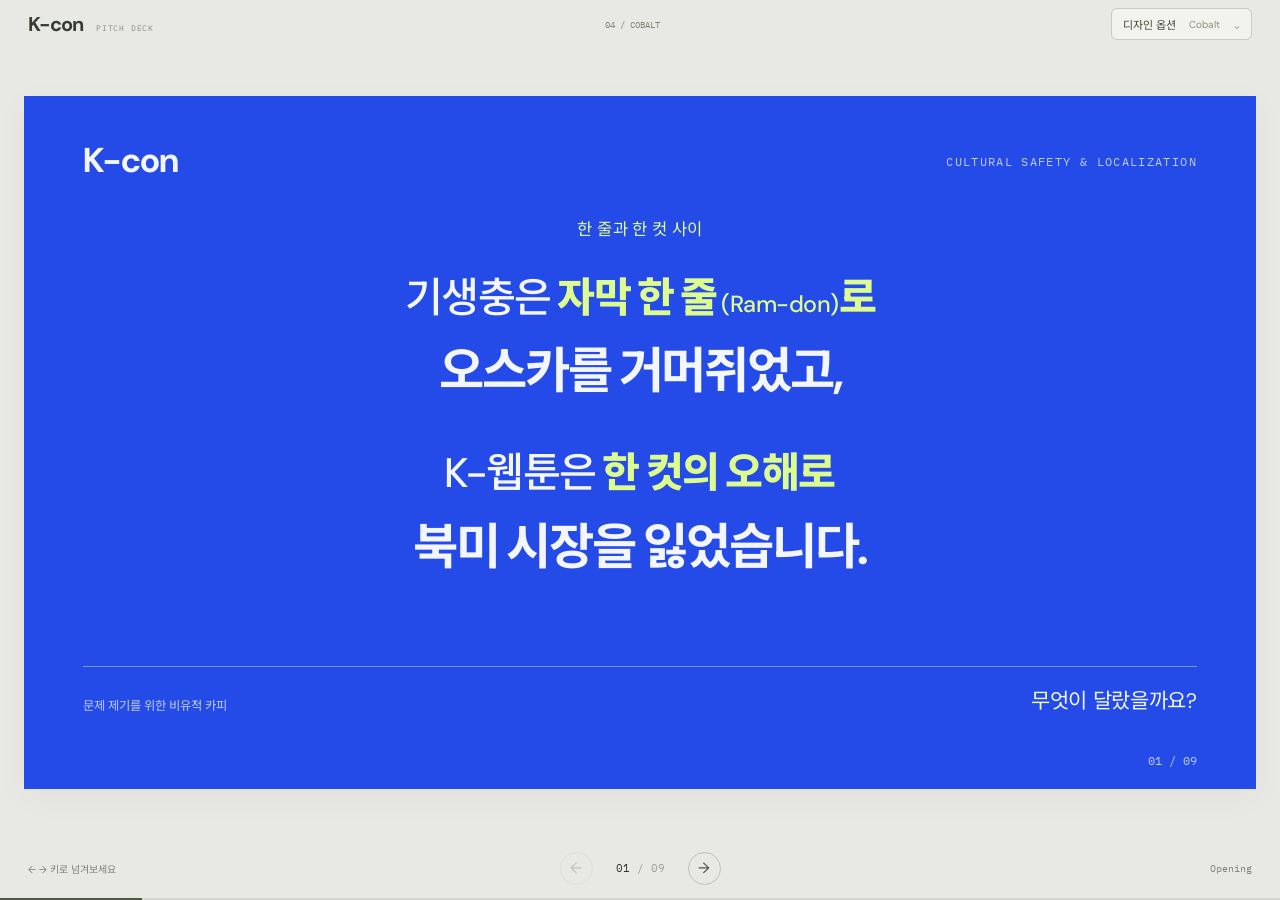
==== commit 1b0275a7: "Clarify Cobalt case study and add larger illustrated slides" ====
--- a/index.html
+++ b/index.html
@@ -1 +1 @@
-<!doctype html><html lang="ko"><head><meta charset="utf-8"><meta name="viewport" content="width=device-width, initial-scale=1"><meta name="description" content="K-con Cobalt — 문화적 디테일이 바꾸는 K-콘텐츠의 글로벌 진출. 9장 HTML 피치덱."><title>K-con — Cultural Safety & Localization AI Agent</title><link rel="stylesheet" href="styles.css?v=20261013-cobalt-1"><script src="app.js?v=20261013-cobalt-1" defer></script></head><body class="deck-page theme-cobalt"><header class="deck-header"><a href="index.html" class="deck-home" aria-label="K-con 코발트 첫 화면">K-con<span>PITCH DECK</span></a><span class="active-design-label">04 / COBALT</span><details class="design-picker" id="design-picker"><summary id="design-toggle">디자인 옵션 <span>Cobalt</span><span class="picker-chevron" aria-hidden="true">⌄</span></summary><div class="design-menu"><div class="design-menu-heading"><strong>다른 디자인으로 보기</strong><p>현재 슬라이드를 유지하며 디자인을 바꿉니다.</p></div><nav class="design-options" aria-label="피치덱 디자인 선택"><a class="design-option" data-design-link href="concept-01.html" ><span class="design-swatch" style="--swatch-bg:#121510;--swatch-accent:#d6ef65" aria-hidden="true"></span><span>Noir</span><small>01</small></a><a class="design-option" data-design-link href="concept-02.html" ><span class="design-swatch" style="--swatch-bg:#f5f4ef;--swatch-accent:#e13728" aria-hidden="true"></span><span>Swiss</span><small>02</small></a><a class="design-option" data-design-link href="concept-03.html" ><span class="design-swatch" style="--swatch-bg:#eee9dc;--swatch-accent:#6b7659" aria-hidden="true"></span><span>Editorial</span><small>03</small></a><a class="design-option is-current" data-design-link href="index.html" aria-current="page"><span class="design-swatch" style="--swatch-bg:#244be8;--swatch-accent:#defb8e" aria-hidden="true"></span><span>Cobalt</span><small>기본</small><span class="design-check" aria-hidden="true">✓</span></a><a class="design-option" data-design-link href="concept-05.html" ><span class="design-swatch" style="--swatch-bg:#171512;--swatch-accent:#c8aa76" aria-hidden="true"></span><span>Cinema</span><small>05</small></a><a class="design-option" data-design-link href="concept-06.html" ><span class="design-swatch" style="--swatch-bg:#e3ed68;--swatch-accent:#171c12" aria-hidden="true"></span><span>Acid</span><small>06</small></a><a class="design-option" data-design-link href="concept-07.html" ><span class="design-swatch" style="--swatch-bg:#122b40;--swatch-accent:#83d6e2" aria-hidden="true"></span><span>Blueprint</span><small>07</small></a><a class="design-option" data-design-link href="concept-08.html" ><span class="design-swatch" style="--swatch-bg:#b9492e;--swatch-accent:#f9efdc" aria-hidden="true"></span><span>Terracotta</span><small>08</small></a><a class="design-option" data-design-link href="concept-09.html" ><span class="design-swatch" style="--swatch-bg:#e8dff2;--swatch-accent:#68389a" aria-hidden="true"></span><span>Lilac</span><small>09</small></a><a class="design-option" data-design-link href="concept-10.html" ><span class="design-swatch" style="--swatch-bg:#f6efe0;--swatch-accent:#c83225" aria-hidden="true"></span><span>Redline</span><small>10</small></a></nav><a class="all-designs-link" href="designs.html">10개 표지 한눈에 비교 ↗</a></div></details></header><main class="deck-stage"><div class="canvas"><section class="slide opening active" data-title="Opening" aria-label="1 / 9 · Opening"><div class="slide-brand">K-con<span>CULTURAL SAFETY & LOCALIZATION</span></div><div class="opening-kicker">한 줄과 한 컷 사이</div><div class="cover-title"><div class="claim claim-good"><span class="claim-subject">기생충은</span><strong class="claim-detail">자막 한 줄<span class="ramdon">(Ram-don)</span>로</strong><span class="claim-outcome">오스카를 거머쥐었고,</span></div><div class="claim claim-risk"><span class="claim-subject">K-웹툰은</span><strong class="claim-detail">한 컷의 오해로</strong><span class="claim-outcome">북미 시장을 잃었습니다.</span></div></div><div class="cover-tail"><span class="cover-note">문제 제기를 위한 비유적 카피</span><span class="cover-prompt">무엇이 달랐을까요?</span></div><span class="slide-folio">01 / 09</span></section><section class="slide question" data-title="The question" aria-label="2 / 9 · The question" inert aria-hidden="true"><div class="slide-label">THE QUESTION</div><div class="question-content"><p class="question-lead">같은 K-콘텐츠.<br>전혀 다른 반응.</p><h1>무엇이<br><em>운명을</em><br>갈랐을까요?</h1></div><p class="question-foot">이야기의 힘은 같아도,<br>그 이야기를 읽는 문화는 다릅니다.</p><span class="question-mark" aria-hidden="true">?</span><span class="slide-folio">02 / 09</span></section><section class="slide detail" data-title="The insight" aria-label="3 / 9 · The insight" inert aria-hidden="true"><div class="slide-label">THE INSIGHT</div><h1>차이는 작은<br><em>문화적 디테일</em>에<br>있습니다.</h1><div class="detail-list"><div><span>01</span><strong>한 단어</strong><p>익숙한 표현이<br>다른 나라에서는 성적 은어로.</p></div><div><span>02</span><strong>한 컷</strong><p>과장된 묘사가<br>누군가에게는 차별의 이미지로.</p></div><div><span>03</span><strong>한 소절</strong><p>매력적인 샘플이<br>누군가에게는 신성한 기도문으로.</p></div><div><span>04</span><strong>한 소품</strong><p>배경의 작은 장식이<br>누군가에게는 역사적 상처로.</p></div></div><span class="slide-folio">03 / 09</span></section><section class="slide solution" data-title="Meet K-con" aria-label="4 / 9 · Meet K-con" inert aria-hidden="true"><div class="slide-label">MEET K-CON</div><div class="solution-head"><p>세계로 가기 전,</p><h1>K-con<span>.</span></h1></div><div class="solution-copy"><h2>K-콘텐츠의 문화적 리스크를 사전에 탐지하고,<br>안전한 현지화를 돕는 AI 에이전트</h2><p>K-pop, 웹툰, 드라마·영화 속 표현을 국가별 맥락으로 검토합니다.<br>창작 의도는 살리면서, 오해를 줄이는 수정안을 제안합니다.</p></div><div class="scope-line"><span>문화적 차이</span><span>종교적 금기</span><span>역사적 갈등</span><span>혐오·차별 표현</span></div><span class="small-note">제품 비전 · 최종 판단과 승인은 콘텐츠 팀 및 현지 전문가가 수행</span><span class="slide-folio">04 / 09</span></section><section class="slide example example-text" data-title="Lyrics" aria-label="5 / 9 · Lyrics" inert aria-hidden="true"><div class="slide-label">USE CASE 01 / K-POP LYRICS</div><h1>단어를 바꿔도,<br><em>그루브는 남게.</em></h1><div class="example-layout"><div class="example-main"><div class="before-after"><div class="before"><span class="example-label">ORIGINAL</span><blockquote>“You are my<br><mark>guilty pleasure.</mark>”</blockquote></div><div class="after"><span class="example-label">LOCALIZED</span><blockquote>“You are my<br><em>hidden treasure.</em>”</blockquote></div></div></div><div class="example-explanation"><div><span>발견</span><p>‘guilty pleasure’의 중의적 의미와<br>타깃 연령·지역의 수용 맥락을 검토.</p></div><div><span>K-con의 제안</span><p>‘pleasure / treasure’의 끝소리를 살려<br>다른 뉘앙스의 표현을 제안.</p></div><strong>메시지의 강도와 운율을 함께 고려</strong></div></div><p class="small-note">가상 적용 예시 · 표현 자체가 금기는 아니며, 전체 가사·멜로디·보컬 검토 필요</p><span class="slide-folio">05 / 09</span></section><section class="slide example example-image" data-title="Webtoon" aria-label="6 / 9 · Webtoon" inert aria-hidden="true"><div class="slide-label">USE CASE 02 / WEBTOON</div><h1>캐릭터는 선명하게.<br><em>편견은 덜어내게.</em></h1><div class="example-layout"><div class="example-main"><div class="before-after"><div class="before"><span class="example-label">ORIGINAL / 캐릭터 연출</span><blockquote>“외모로<br><mark>악역을 설명한다.</mark>”</blockquote></div><div class="after"><span class="example-label">LOCALIZED / 수정 방향</span><blockquote>“행동으로<br><em>악역을 설명한다.</em>”</blockquote></div></div></div><div class="example-explanation"><div><span>발견</span><p>특정 인종의 신체 특징을 과장해<br>위협적 인물로 묘사한 컷을 검토.</p></div><div><span>K-con의 제안</span><p>문제가 될 수 있는 영역을 짚고,<br>표정·행동 중심의 연출 대안을 제안.</p></div><strong>서사의 역할을 유지하는 시각적 현지화</strong></div></div><p class="small-note">가상 적용 예시 · 인종·성별 정체성을 단정하지 않고, 묘사의 맥락을 검토</p><span class="slide-folio">06 / 09</span></section><section class="slide example example-audio" data-title="Audio" aria-label="7 / 9 · Audio" inert aria-hidden="true"><div class="slide-label">USE CASE 03 / AUDIO SAMPLING</div><h1>비트는 그대로.<br><em>샘플의 맥락은 새롭게.</em></h1><div class="example-layout"><div class="example-main"><div class="before-after"><div class="before"><span class="example-label">ORIGINAL / 00:12–00:18</span><blockquote>“출처 모를<br><mark>보컬 샘플.</mark>”</blockquote></div><div class="after"><span class="example-label">LOCALIZED / 대체 방향</span><blockquote>“같은 에너지의<br><em>새로운 보컬.</em>”</blockquote></div></div></div><div class="example-explanation"><div><span>발견</span><p>비트에 섞인 보컬이 종교적 낭송인지<br>언어·출처·사용 맥락을 확인.</p></div><div><span>K-con의 제안</span><p>검토 구간을 표시하고, BPM과 분위기를<br>유지하는 비종교적 대체 소스를 제안.</p></div><strong>음악적 의도와 문화적 맥락을 함께 보호</strong></div></div><p class="small-note">가상 적용 예시 · 종교성은 주파수만으로 판정할 수 없으며 출처 확인·전문가 검토 필요</p><span class="slide-folio">07 / 09</span></section><section class="slide example example-video" data-title="Video" aria-label="8 / 9 · Video" inert aria-hidden="true"><div class="slide-label">USE CASE 04 / MUSIC VIDEO & DRAMA</div><h1>한 장면의 몰입이,<br><em>한 소품으로 깨지지 않게.</em></h1><div class="example-layout"><div class="example-main"><div class="before-after"><div class="before"><span class="example-label">ORIGINAL / SCENE 04</span><blockquote>“바닥에 놓인<br><mark>종교적 성물.</mark>”</blockquote></div><div class="after"><span class="example-label">LOCALIZED / 수정 방향</span><blockquote>“세계관에 맞는<br><em>일반 소품.</em>”</blockquote></div></div></div><div class="example-explanation"><div><span>발견</span><p>장면 속 성물의 위치와 인물의 동선이<br>모욕으로 읽힐 가능성을 검토.</p></div><div><span>K-con의 제안</span><p>프레임·타임코드와 함께 확인 지점을 짚고,<br>소품 교체 또는 구도 수정을 제안.</p></div><strong>공개 전 수정할 수 있도록, 장면 단위로</strong></div></div><p class="small-note">가상 적용 예시 · 소품의 정체와 제작 의도를 확인한 뒤 현지 자문과 판단</p><span class="slide-folio">08 / 09</span></section><section class="slide closing" data-title="Ready for the world" aria-label="9 / 9 · Ready for the world" inert aria-hidden="true"><div class="slide-label">READY FOR THE WORLD</div><div class="closing-content"><h1>더 많은 세계에,<br><em>의도한 그대로.</em></h1><p>좋은 K-콘텐츠가 문화적 오해를 넘어<br>더 많은 관객에게 닿을 수 있도록.</p><div class="closing-brand">K-con<span>Cultural Safety & Localization AI Agent</span></div></div><div class="closing-foot"><span>FOR K-ENTERTAINMENT & CONTENT TEAMS</span><span>제품 소개용 콘셉트 피치덱 · 사용 예시는 제안 시나리오</span></div><span class="slide-folio">09 / 09</span></section></div></main><nav class="deck-controls" aria-label="슬라이드 이동"><span class="keyboard-hint">← → 키로 넘겨보세요</span><div class="pagination"><button id="previous" aria-label="이전 슬라이드">←</button><span id="slide-count" aria-live="polite">01 <i>/ 09</i></span><button id="next" aria-label="다음 슬라이드">→</button></div><span class="current-title" id="current-title">Opening</span></nav><div class="deck-progress"><span id="deck-progress"></span></div></body></html>+<!doctype html><html lang="ko"><head><meta charset="utf-8"><meta name="viewport" content="width=device-width, initial-scale=1"><meta name="description" content="K-con Cobalt — 문화적 디테일이 바꾸는 K-콘텐츠의 글로벌 진출. 9장 HTML 피치덱."><title>K-con — Cultural Safety & Localization AI Agent</title><link rel="stylesheet" href="styles.css?v=20261013-cobalt-1"><link rel="stylesheet" href="cobalt.css?v=20261013-visual-2"><script src="app.js?v=20261013-cobalt-1" defer></script></head><body class="deck-page theme-cobalt cobalt-v2"><header class="deck-header"><a href="index.html" class="deck-home" aria-label="K-con 코발트 첫 화면">K-con<span>PITCH DECK</span></a><span class="active-design-label">04 / COBALT</span><details class="design-picker" id="design-picker"><summary id="design-toggle">디자인 옵션 <span>Cobalt</span><span class="picker-chevron" aria-hidden="true">⌄</span></summary><div class="design-menu"><div class="design-menu-heading"><strong>다른 디자인으로 보기</strong><p>현재 슬라이드를 유지하며 디자인을 바꿉니다.</p></div><nav class="design-options" aria-label="피치덱 디자인 선택"><a class="design-option" data-design-link href="concept-01.html" ><span class="design-swatch" style="--swatch-bg:#121510;--swatch-accent:#d6ef65" aria-hidden="true"></span><span>Noir</span><small>01</small></a><a class="design-option" data-design-link href="concept-02.html" ><span class="design-swatch" style="--swatch-bg:#f5f4ef;--swatch-accent:#e13728" aria-hidden="true"></span><span>Swiss</span><small>02</small></a><a class="design-option" data-design-link href="concept-03.html" ><span class="design-swatch" style="--swatch-bg:#eee9dc;--swatch-accent:#6b7659" aria-hidden="true"></span><span>Editorial</span><small>03</small></a><a class="design-option is-current" data-design-link href="index.html" aria-current="page"><span class="design-swatch" style="--swatch-bg:#244be8;--swatch-accent:#defb8e" aria-hidden="true"></span><span>Cobalt</span><small>기본</small><span class="design-check" aria-hidden="true">✓</span></a><a class="design-option" data-design-link href="concept-05.html" ><span class="design-swatch" style="--swatch-bg:#171512;--swatch-accent:#c8aa76" aria-hidden="true"></span><span>Cinema</span><small>05</small></a><a class="design-option" data-design-link href="concept-06.html" ><span class="design-swatch" style="--swatch-bg:#e3ed68;--swatch-accent:#171c12" aria-hidden="true"></span><span>Acid</span><small>06</small></a><a class="design-option" data-design-link href="concept-07.html" ><span class="design-swatch" style="--swatch-bg:#122b40;--swatch-accent:#83d6e2" aria-hidden="true"></span><span>Blueprint</span><small>07</small></a><a class="design-option" data-design-link href="concept-08.html" ><span class="design-swatch" style="--swatch-bg:#b9492e;--swatch-accent:#f9efdc" aria-hidden="true"></span><span>Terracotta</span><small>08</small></a><a class="design-option" data-design-link href="concept-09.html" ><span class="design-swatch" style="--swatch-bg:#e8dff2;--swatch-accent:#68389a" aria-hidden="true"></span><span>Lilac</span><small>09</small></a><a class="design-option" data-design-link href="concept-10.html" ><span class="design-swatch" style="--swatch-bg:#f6efe0;--swatch-accent:#c83225" aria-hidden="true"></span><span>Redline</span><small>10</small></a></nav><a class="all-designs-link" href="designs.html">10개 표지 한눈에 비교 ↗</a></div></details></header><main class="deck-stage"><div class="canvas"><section class="slide opening active" data-title="Opening" aria-label="1 / 9 · Opening"><div class="slide-brand">K-con<span>CULTURAL SAFETY & LOCALIZATION</span></div><div class="opening-kicker">한 줄과 한 컷 사이</div><div class="cover-title"><div class="claim claim-good"><span class="claim-subject">기생충은</span><strong class="claim-detail">자막 한 줄<span class="ramdon">(Ram-don)</span>로</strong><span class="claim-outcome">오스카를 거머쥐었고,</span></div><div class="claim claim-risk"><span class="claim-subject">K-웹툰은</span><strong class="claim-detail">한 컷의 오해로</strong><span class="claim-outcome">북미 시장을 잃었습니다.</span></div></div><div class="cover-tail"><span class="cover-note">문제 제기를 위한 비유적 카피</span><span class="cover-prompt">무엇이 달랐을까요?</span></div><span class="slide-folio">01 / 09</span></section><section class="slide question" data-title="The question" aria-label="2 / 9 · The question" inert aria-hidden="true"><div class="slide-label">THE QUESTION</div><div class="question-content"><p class="question-lead">같은 K-콘텐츠. <br>전혀 다른 반응.</p><h1>무엇이 <em>운명을</em> <br>갈랐을까요?</h1></div><p class="question-foot">이야기의 힘은 같아도, <br>그 이야기를 읽는 문화는 다릅니다.</p><span class="question-mark" aria-hidden="true">?</span><span class="slide-folio">02 / 09</span></section><section class="slide comparison" data-title="Parasite & Get Schooled" aria-label="3 / 9 · 기생충과 참교육 비교" inert aria-hidden="true"><div class="slide-label">THE CULTURAL DETAIL</div><h1>차이는, <em>관객의 맥락을 읽었는가.</em></h1><div class="case-columns"><article class="case-story"><span class="case-type">이해를 연결한 현지화</span><h2>기생충</h2><div class="case-key">짜파구리 <span>→</span> <em>Ram-don</em></div><p>낯선 음식 이름을 <br>ramen + udon으로 풀었습니다.</p><p>관객이 장면을 따라갈 수 있도록 <br><strong>익숙한 단어로 의미를 전달.</strong></p><a href="https://gangnam.com/magazine/people/parasite-subtitle-translator-comedies-are-a-fun-challenge/" target="_blank" rel="noopener noreferrer">출처: 달시 파켓 인터뷰 / KOCIS ↗</a></article><article class="case-story"><span class="case-type">차별 표현이 초래한 서비스 중단</span><h2>참교육 <small>Get Schooled</small></h2><div class="case-key">인종차별 논란 <span>→</span> <em>북미 중단</em></div><p>125화의 인종차별적 내용과 <br>흑인 비하 표현으로 비판이 확산.</p><p>2023년 9월 북미 서비스 중단. <br><strong>단순한 번역 오류를 넘는 문제.</strong></p><a href="https://v.daum.net/v/3iQNVHmBCU" target="_blank" rel="noopener noreferrer">출처: 경향신문 / 2023.09.16 ↗</a></article></div><p class="case-takeaway">번역할 단어뿐 아니라, <strong>공개할 표현의 맥락</strong>까지 검토해야 합니다.</p><p class="small-note">수상이 번역 한 줄의 결과라는 뜻은 아닙니다. 두 사례는 문화적 맥락의 중요성을 설명합니다.</p><span class="slide-folio">03 / 09</span></section><section class="slide solution" data-title="Meet K-con" aria-label="4 / 9 · Meet K-con" inert aria-hidden="true"><div class="slide-label">MEET K-CON</div><div class="solution-head"><p>세계로 가기 전,</p><h1>K-con<span>.</span></h1></div><div class="solution-copy"><h2>문화적 리스크를 먼저 발견하고, <br>안전한 현지화를 돕는 AI 에이전트</h2><p>K-pop · 웹툰 · 드라마·영화를 국가별 맥락으로 검토. <br>창작 의도를 살리는 수정안을 제안합니다.</p></div><div class="scope-line"><span>문화적 차이</span><span>종교적 금기</span><span>역사적 갈등</span><span>혐오·차별 표현</span></div><span class="small-note">제품 비전 · 최종 판단과 승인은 콘텐츠 팀 및 현지 전문가가 수행</span><span class="slide-folio">04 / 09</span></section><section class="slide visual-example example-text" data-title="가사" aria-label="5 / 9 · 가사 사용 예시" inert aria-hidden="true"><div class="slide-label">USE CASE 01 / 가사</div><h1>단어를 바꿔도, <br><em>그루브는 남게.</em></h1><div class="visual-layout"><figure><img src="assets/cobalt/lyrics.png" alt="레코딩 마이크와 가사 노트가 놓인 작업실" width="1536" height="1024" decoding="async"><figcaption>AI로 제작한 설명용 이미지 · 가상 적용 시나리오</figcaption></figure><div class="visual-copy"><div class="edit-pair"><div><span>검토 전</span><p>guilty pleasure</p></div><div><span>K-con 제안</span><p>hidden treasure</p></div></div><h2>중의적 표현의 맥락 확인</h2><p class="action-copy">타깃 연령과 가사 전체를 검토하고, <br>비슷한 끝소리의 대체 표현을 제안.</p><strong class="visual-payoff">운율과 창작 의도를 함께 고려</strong></div></div><p class="small-note">가상 예시 · 해당 표현 자체는 금기가 아니며 보컬·멜로디 검토 필요</p><span class="slide-folio">05 / 09</span></section><section class="slide visual-example example-image" data-title="웹툰" aria-label="6 / 9 · 웹툰 사용 예시" inert aria-hidden="true"><div class="slide-label">USE CASE 02 / 웹툰</div><h1>캐릭터는 선명하게. <br><em>편견은 덜어내게.</em></h1><div class="visual-layout"><figure><img src="assets/cobalt/webtoon.png" alt="동일한 캐릭터를 외모 중심 장면과 계약서를 찢는 행동 중심 장면으로 비교한 가상 웹툰" width="1536" height="1024" decoding="async"><figcaption>AI로 제작한 설명용 이미지 · 가상 적용 시나리오</figcaption></figure><div class="visual-copy"><div class="edit-pair"><div><span>검토 전</span><p>외형에 기대는 설정</p></div><div><span>K-con 제안</span><p>행동으로 드러내는 악역</p></div></div><h2>고정관념에 기대는 묘사 검토</h2><p class="action-copy">문제가 될 수 있는 컷을 짚고, <br>표정·행동 중심의 연출을 제안.</p><strong class="visual-payoff">서사의 역할을 유지하는 수정</strong></div></div><p class="small-note">가상 예시 · 그림은 실제 작품의 문제 장면이나 AI 탐지 결과가 아닙니다</p><span class="slide-folio">06 / 09</span></section><section class="slide visual-example example-audio" data-title="오디오" aria-label="7 / 9 · 오디오 사용 예시" inert aria-hidden="true"><div class="slide-label">USE CASE 03 / 오디오</div><h1>비트는 그대로. <br><em>샘플의 맥락은 새롭게.</em></h1><div class="visual-layout"><figure><img src="assets/cobalt/audio.png" alt="음악 편집 화면에서 강조된 보컬 구간과 같은 길이의 대체 오디오 트랙" width="1536" height="1024" decoding="async"><figcaption>AI로 제작한 설명용 이미지 · 가상 적용 시나리오</figcaption></figure><div class="visual-copy"><div class="edit-pair"><div><span>검토 전</span><p>출처 모를 보컬 샘플</p></div><div><span>K-con 제안</span><p>맥락을 확인한 대체 소스</p></div></div><h2>종교적 낭송 여부와 출처 확인</h2><p class="action-copy">검토할 구간을 표시하고, <br>BPM·분위기를 살린 대체 소스 제안.</p><strong class="visual-payoff">음악의 에너지를 지키는 현지화</strong></div></div><p class="small-note">가상 예시 · 종교성은 주파수만으로 판정하지 않으며 전문가 확인 필요</p><span class="slide-folio">07 / 09</span></section><section class="slide visual-example example-video" data-title="영상" aria-label="8 / 9 · 영상 사용 예시" inert aria-hidden="true"><div class="slide-label">USE CASE 04 / 영상</div><h1>한 장면의 몰입이, <br><em>한 소품으로 깨지지 않게.</em></h1><div class="visual-layout"><figure><img src="assets/cobalt/video.png" alt="동일한 가상 세트에서 바닥의 책 소품을 일반 천 소품으로 교체한 두 프레임" width="1536" height="1024" decoding="async"><figcaption>AI로 제작한 설명용 이미지 · 가상 적용 시나리오</figcaption></figure><div class="visual-copy"><div class="edit-pair"><div><span>검토 전</span><p>성물로 오인될 소품</p></div><div><span>K-con 제안</span><p>세계관에 맞는 일반 소품</p></div></div><h2>소품의 정체와 배치 맥락 검토</h2><p class="action-copy">문제 프레임과 타임코드를 짚고, <br>소품 교체·구도 수정을 제안.</p><strong class="visual-payoff">공개 전에 수정할 수 있도록</strong></div></div><p class="small-note">가상 예시 · 책의 외형만으로 성물 여부를 단정하지 않습니다</p><span class="slide-folio">08 / 09</span></section><section class="slide closing" data-title="Ready for the world" aria-label="9 / 9 · Ready for the world" inert aria-hidden="true"><div class="slide-label">READY FOR THE WORLD</div><div class="closing-content"><h1>더 많은 세계에, <br><em>의도한 그대로.</em></h1><p>좋은 K-콘텐츠가 문화적 오해를 넘어 <br>더 많은 관객에게 닿을 수 있도록.</p><div class="closing-brand">K-con<span>Cultural Safety & Localization AI Agent</span></div></div><div class="closing-foot"><span>FOR K-ENTERTAINMENT & CONTENT TEAMS</span><span>제품 소개용 콘셉트 피치덱 · 사용 예시는 제안 시나리오</span></div><span class="slide-folio">09 / 09</span></section></div></main><nav class="deck-controls" aria-label="슬라이드 이동"><span class="keyboard-hint">← → 키로 넘겨보세요</span><div class="pagination"><button id="previous" aria-label="이전 슬라이드">←</button><span id="slide-count" aria-live="polite">01 <i>/ 09</i></span><button id="next" aria-label="다음 슬라이드">→</button></div><span class="current-title" id="current-title">Opening</span></nav><div class="deck-progress"><span id="deck-progress"></span></div></body></html>
--- a/cobalt.css
+++ b/cobalt.css
@@ -0,0 +1,7 @@
+/* Cobalt-only readability and illustrated use cases. Other nine designs are unchanged. */
+.deck-page.cobalt-v2 .slide{padding:3.6cqw 4.8cqw}.deck-page.cobalt-v2 .slide-label{font-size:1.16cqw;letter-spacing:.12cqw;margin-bottom:2.5cqw;color:#d2dcff}.deck-page.cobalt-v2 .slide-folio{font-size:1cqw;right:4.8cqw;bottom:1.7cqw}.deck-page.cobalt-v2 .small-note{font-size:.98cqw;bottom:1.7cqw;left:4.8cqw;right:13cqw;line-height:1.65;color:#d2dcff}.deck-page.cobalt-v2 .slide-brand{font-size:2.8cqw}.deck-page.cobalt-v2 .slide-brand>span{font-size:1cqw}.deck-page.cobalt-v2 .opening-kicker{font-size:1.35cqw;margin-top:2.8cqw}.deck-page.cobalt-v2 .cover-title{margin-top:2cqw}.deck-page.cobalt-v2 .claim-subject,.deck-page.cobalt-v2 .claim-detail{font-size:3.35cqw;line-height:1.6}.deck-page.cobalt-v2 .claim-outcome{font-size:4cqw;line-height:1.4}.deck-page.cobalt-v2 .ramdon{font-size:1.9cqw}.deck-page.cobalt-v2 .claim-risk{margin-top:2.8cqw}.deck-page.cobalt-v2 .cover-note{font-size:1cqw}.deck-page.cobalt-v2 .cover-prompt{font-size:1.7cqw}.deck-page.cobalt-v2 .cover-tail{margin-bottom:2.5cqw;padding-top:1.4cqw}.deck-page.cobalt-v2 .question-content{margin-top:2.8cqw}.deck-page.cobalt-v2 .question-lead{font-size:2.7cqw;line-height:1.6}.deck-page.cobalt-v2 .question h1{font-size:6.9cqw;line-height:1.35;letter-spacing:-.28cqw;margin:3cqw 0 0;white-space:normal}.deck-page.cobalt-v2 .question h1 br{display:block}.deck-page.cobalt-v2 .question-foot{font-size:1.9cqw;line-height:1.7;bottom:6cqw}.deck-page.cobalt-v2 .solution .slide-label{margin-bottom:1.1cqw}.deck-page.cobalt-v2 .solution-head{margin-top:0}.deck-page.cobalt-v2 .solution-head>p{font-size:2.3cqw}.deck-page.cobalt-v2 .solution-head h1{font-size:11.8cqw;line-height:1.1;margin-top:0}.deck-page.cobalt-v2 .solution-copy{margin-top:1.7cqw}.deck-page.cobalt-v2 .solution-copy h2{font-size:2.65cqw;line-height:1.55;letter-spacing:-.1cqw}.deck-page.cobalt-v2 .solution-copy>p{font-size:1.65cqw;line-height:1.75;margin-top:1.5cqw;color:#d5dfff}.deck-page.cobalt-v2 .scope-line{font-size:1.65cqw;margin-bottom:3cqw;gap:4cqw;padding-top:1.4cqw}.deck-page.cobalt-v2 .closing h1{font-size:6.3cqw;line-height:1.3}.deck-page.cobalt-v2 .closing-content>p{font-size:2cqw;line-height:1.8;margin-top:2.5cqw}.deck-page.cobalt-v2 .closing-brand{font-size:4.6cqw;margin-top:3cqw}.deck-page.cobalt-v2 .closing-brand>span{font-size:1.18cqw}.deck-page.cobalt-v2 .closing-foot{font-size:.95cqw;line-height:1.7;gap:3cqw;margin-bottom:2.2cqw}
+/* Third page: the actual cases behind the opening line. */
+.deck-page.cobalt-v2 .comparison h1{font-size:3.6cqw;letter-spacing:-.13cqw;line-height:1.4;white-space:nowrap}.case-columns{display:grid;grid-template-columns:1fr 1fr;gap:3.7cqw;margin-top:2.6cqw}.case-story{min-width:0;border-top:1px solid #7f9afb;padding-top:1.5cqw}.case-type{font-size:1.2cqw;color:#d8e1ff}.case-story h2{font-size:3.1cqw;line-height:1.35;margin:.8cqw 0 1.2cqw;font-weight:600;letter-spacing:-.1cqw}.case-story h2 small{font:1.25cqw var(--sans);letter-spacing:0;margin-left:.8cqw;color:#c9d7ff}.case-key{font-size:2.08cqw;font-weight:600;letter-spacing:-.07cqw;margin-bottom:1.5cqw;white-space:nowrap}.case-key>span{font-size:1.6cqw;margin:0 .55cqw;color:#b8caff}.case-key em{color:#defb8e}.case-story>p{font-size:1.68cqw;line-height:1.8;color:#d6e0ff;margin-top:1cqw;letter-spacing:-.04cqw}.case-story>p strong{color:#fff;font-weight:600}.case-story>a{display:inline-block;font-size:1.04cqw;margin-top:1.5cqw;text-decoration:underline;text-underline-offset:.3cqw;color:#d6e0ff}.case-takeaway{font-size:1.86cqw;line-height:1.65;margin-top:auto;margin-bottom:3.4cqw;letter-spacing:-.04cqw}.case-takeaway strong{color:#defb8e}.deck-page.cobalt-v2 .comparison .small-note{font-size:.9cqw}
+/* Four images carry the scenario; copy explains the specific editorial decision. */
+.deck-page.cobalt-v2 .visual-example .slide-label{margin-bottom:1.7cqw}.deck-page.cobalt-v2 .visual-example h1{font-size:3.9cqw;line-height:1.34;letter-spacing:-.15cqw;text-align:left}.visual-layout{display:grid;grid-template-columns:1.06fr 1fr;gap:3.3cqw;margin-top:2.5cqw;align-items:start}.visual-layout figure{margin:0;min-width:0}.visual-layout img{display:block;width:100%;height:27.1cqw;object-fit:cover;border-radius:.35cqw;background:#173392}.visual-layout figcaption{font-size:1cqw;color:#c7d5ff;margin-top:.7cqw;line-height:1.7}.visual-copy{min-width:0}.edit-pair{display:grid;grid-template-columns:1fr;gap:1cqw;padding-bottom:1.5cqw;border-bottom:1px solid #7f9afb}.edit-pair>div{display:flex;align-items:baseline;gap:1.2cqw}.edit-pair span{font-size:1.12cqw;width:6.7cqw;flex-shrink:0;color:#c5d3ff}.edit-pair p{font-size:1.8cqw;line-height:1.5;font-weight:600;letter-spacing:-.05cqw}.edit-pair>div:last-child p{color:#defb8e}.visual-copy>h2{font-size:1.75cqw;line-height:1.6;letter-spacing:-.04cqw;margin:1.6cqw 0 .8cqw}.action-copy{font-size:1.65cqw;line-height:1.85;color:#d4dfff;letter-spacing:-.045cqw}.visual-payoff{display:block;font-size:1.55cqw;line-height:1.6;margin-top:1.8cqw;font-weight:500;color:#defb8e}.deck-page.cobalt-v2 .visual-example .small-note{font-size:.92cqw}
+@media(max-width:580px) and (orientation:portrait){.deck-page.cobalt-v2 .canvas{width:min(calc(100vw - 20px),calc((100dvh - 100px)*.60));aspect-ratio:3/5}.deck-page.cobalt-v2 .slide{padding:6cqw 6cqw}.deck-page.cobalt-v2 .slide-label{font-size:2.5cqw;letter-spacing:.13cqw;margin-bottom:6cqw}.deck-page.cobalt-v2 .slide-folio{font-size:2cqw;right:6cqw;bottom:4cqw}.deck-page.cobalt-v2 .small-note{left:6cqw;right:15cqw;bottom:4cqw;font-size:1.9cqw;line-height:1.6}.deck-page.cobalt-v2 .slide-brand{font-size:5.5cqw}.deck-page.cobalt-v2 .slide-brand>span{font-size:1.8cqw;max-width:48cqw;line-height:1.6}.deck-page.cobalt-v2 .opening-kicker{margin-top:18cqw;font-size:3cqw}.deck-page.cobalt-v2 .cover-title{margin-top:8cqw}.deck-page.cobalt-v2 .claim-subject,.deck-page.cobalt-v2 .claim-detail{font-size:5.8cqw;line-height:1.9;letter-spacing:-.22cqw}.deck-page.cobalt-v2 .claim-outcome{font-size:6.9cqw;line-height:1.6;letter-spacing:-.25cqw}.deck-page.cobalt-v2 .ramdon{font-size:2.8cqw}.deck-page.cobalt-v2 .claim-risk{margin-top:11cqw}.deck-page.cobalt-v2 .cover-tail{margin-bottom:8cqw;padding-top:3cqw}.deck-page.cobalt-v2 .cover-note{font-size:1.9cqw}.deck-page.cobalt-v2 .cover-prompt{font-size:3cqw}.deck-page.cobalt-v2 .question-content{margin-top:17cqw}.deck-page.cobalt-v2 .question-lead{font-size:5cqw}.deck-page.cobalt-v2 .question h1{font-size:10cqw;line-height:1.6;letter-spacing:-.5cqw;margin:9cqw 0 0}.deck-page.cobalt-v2 .question h1 br{display:block}.deck-page.cobalt-v2 .question-foot{font-size:3.8cqw;bottom:26cqw;line-height:1.8}.deck-page.cobalt-v2 .solution .slide-label{margin-bottom:11cqw}.deck-page.cobalt-v2 .solution-head>p{font-size:4.5cqw}.deck-page.cobalt-v2 .solution-head h1{font-size:25cqw;line-height:1.3}.deck-page.cobalt-v2 .solution-copy{margin-top:9cqw}.deck-page.cobalt-v2 .solution-copy h2{font-size:5cqw;line-height:1.7}.deck-page.cobalt-v2 .solution-copy>p{font-size:3.9cqw;line-height:1.85;margin-top:5cqw}.deck-page.cobalt-v2 .scope-line{font-size:3.5cqw;gap:3cqw 6cqw;margin-bottom:13cqw;padding-top:5cqw}.deck-page.cobalt-v2 .closing h1{font-size:10cqw;line-height:1.5}.deck-page.cobalt-v2 .closing-content>p{font-size:4cqw;line-height:1.9;margin-top:6cqw}.deck-page.cobalt-v2 .closing-brand{font-size:12cqw;margin-top:12cqw}.deck-page.cobalt-v2 .closing-brand>span{font-size:2.6cqw;margin-top:3cqw}.deck-page.cobalt-v2 .closing-foot{font-size:1.9cqw;line-height:1.8;gap:3cqw;margin-bottom:9cqw}.deck-page.cobalt-v2 .comparison h1{font-size:6.1cqw;line-height:1.5;white-space:normal;letter-spacing:-.2cqw}.case-columns{grid-template-columns:1fr;gap:5cqw;margin-top:5cqw}.case-story{padding-top:3cqw}.case-type{font-size:2.5cqw}.case-story h2{font-size:5.6cqw;margin:1cqw 0 1.6cqw}.case-story h2 small{font-size:2.8cqw;margin-left:1.5cqw}.case-key{font-size:4.3cqw;margin-bottom:2cqw;letter-spacing:-.1cqw}.case-key>span{font-size:3cqw;margin:0 1cqw}.case-story>p{font-size:3.3cqw;line-height:1.65;margin-top:1.4cqw}.case-story>p br{display:none}.case-story>a{font-size:2.2cqw;margin-top:2cqw}.case-takeaway{font-size:3.4cqw;line-height:1.65;margin-top:auto;margin-bottom:13cqw}.deck-page.cobalt-v2 .comparison .small-note{font-size:1.85cqw}.deck-page.cobalt-v2 .visual-example .slide-label{margin-bottom:4cqw}.deck-page.cobalt-v2 .visual-example h1{font-size:6.1cqw;line-height:1.45;letter-spacing:-.2cqw}.visual-layout{grid-template-columns:1fr;gap:3.5cqw;margin-top:4cqw}.visual-layout img{height:48cqw;object-fit:cover;border-radius:.6cqw}.visual-layout figcaption{font-size:2.05cqw;margin-top:1cqw}.edit-pair{gap:1.6cqw;padding-bottom:3cqw}.edit-pair>div{gap:2cqw}.edit-pair span{font-size:2.4cqw;width:15cqw}.edit-pair p{font-size:3.7cqw;line-height:1.5;letter-spacing:-.1cqw}.visual-copy>h2{font-size:3.7cqw;line-height:1.55;margin:3cqw 0 1.2cqw}.action-copy{font-size:3.3cqw;line-height:1.7}.action-copy br{display:none}.visual-payoff{font-size:3.1cqw;margin-top:2.4cqw}.deck-page.cobalt-v2 .visual-example .small-note{font-size:1.9cqw}}
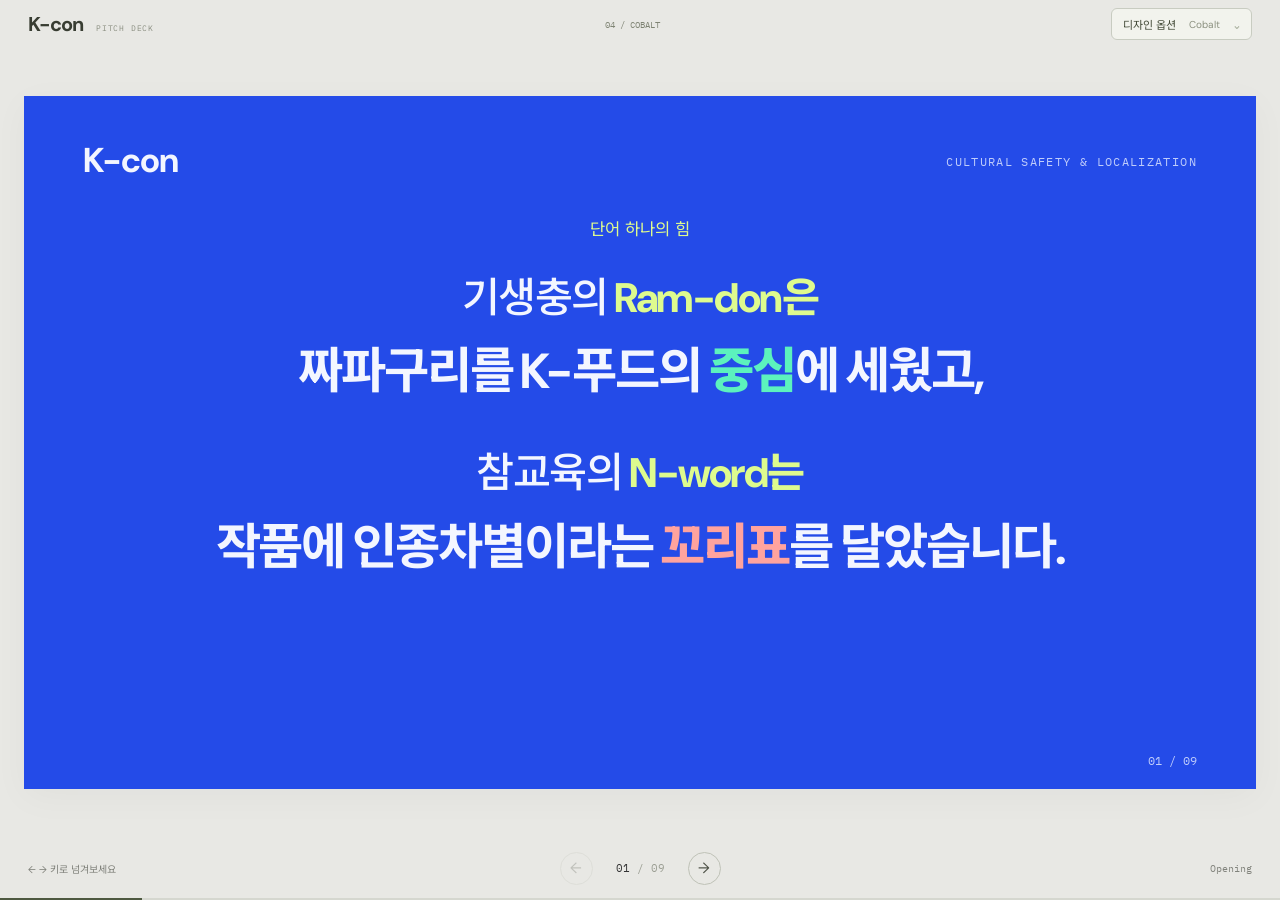
==== commit b53d1f0b: "피치덱 텍스트 재구성 및 레이아웃 개선 - 1페이지: '단어 하나의 힘' 키커, Ram-don/N-word 대비 카피 재구성 및 중심/꼬리표 강조색 적용 - 2페이지: '이야기의 " ====
--- a/index.html
+++ b/index.html
@@ -1 +1 @@
-<!doctype html><html lang="ko"><head><meta charset="utf-8"><meta name="viewport" content="width=device-width, initial-scale=1"><meta name="description" content="K-con Cobalt — 문화적 디테일이 바꾸는 K-콘텐츠의 글로벌 진출. 9장 HTML 피치덱."><title>K-con — Cultural Safety & Localization AI Agent</title><link rel="stylesheet" href="styles.css?v=20261013-cobalt-1"><link rel="stylesheet" href="cobalt.css?v=20261013-visual-2"><script src="app.js?v=20261013-cobalt-1" defer></script></head><body class="deck-page theme-cobalt cobalt-v2"><header class="deck-header"><a href="index.html" class="deck-home" aria-label="K-con 코발트 첫 화면">K-con<span>PITCH DECK</span></a><span class="active-design-label">04 / COBALT</span><details class="design-picker" id="design-picker"><summary id="design-toggle">디자인 옵션 <span>Cobalt</span><span class="picker-chevron" aria-hidden="true">⌄</span></summary><div class="design-menu"><div class="design-menu-heading"><strong>다른 디자인으로 보기</strong><p>현재 슬라이드를 유지하며 디자인을 바꿉니다.</p></div><nav class="design-options" aria-label="피치덱 디자인 선택"><a class="design-option" data-design-link href="concept-01.html" ><span class="design-swatch" style="--swatch-bg:#121510;--swatch-accent:#d6ef65" aria-hidden="true"></span><span>Noir</span><small>01</small></a><a class="design-option" data-design-link href="concept-02.html" ><span class="design-swatch" style="--swatch-bg:#f5f4ef;--swatch-accent:#e13728" aria-hidden="true"></span><span>Swiss</span><small>02</small></a><a class="design-option" data-design-link href="concept-03.html" ><span class="design-swatch" style="--swatch-bg:#eee9dc;--swatch-accent:#6b7659" aria-hidden="true"></span><span>Editorial</span><small>03</small></a><a class="design-option is-current" data-design-link href="index.html" aria-current="page"><span class="design-swatch" style="--swatch-bg:#244be8;--swatch-accent:#defb8e" aria-hidden="true"></span><span>Cobalt</span><small>기본</small><span class="design-check" aria-hidden="true">✓</span></a><a class="design-option" data-design-link href="concept-05.html" ><span class="design-swatch" style="--swatch-bg:#171512;--swatch-accent:#c8aa76" aria-hidden="true"></span><span>Cinema</span><small>05</small></a><a class="design-option" data-design-link href="concept-06.html" ><span class="design-swatch" style="--swatch-bg:#e3ed68;--swatch-accent:#171c12" aria-hidden="true"></span><span>Acid</span><small>06</small></a><a class="design-option" data-design-link href="concept-07.html" ><span class="design-swatch" style="--swatch-bg:#122b40;--swatch-accent:#83d6e2" aria-hidden="true"></span><span>Blueprint</span><small>07</small></a><a class="design-option" data-design-link href="concept-08.html" ><span class="design-swatch" style="--swatch-bg:#b9492e;--swatch-accent:#f9efdc" aria-hidden="true"></span><span>Terracotta</span><small>08</small></a><a class="design-option" data-design-link href="concept-09.html" ><span class="design-swatch" style="--swatch-bg:#e8dff2;--swatch-accent:#68389a" aria-hidden="true"></span><span>Lilac</span><small>09</small></a><a class="design-option" data-design-link href="concept-10.html" ><span class="design-swatch" style="--swatch-bg:#f6efe0;--swatch-accent:#c83225" aria-hidden="true"></span><span>Redline</span><small>10</small></a></nav><a class="all-designs-link" href="designs.html">10개 표지 한눈에 비교 ↗</a></div></details></header><main class="deck-stage"><div class="canvas"><section class="slide opening active" data-title="Opening" aria-label="1 / 9 · Opening"><div class="slide-brand">K-con<span>CULTURAL SAFETY & LOCALIZATION</span></div><div class="opening-kicker">한 줄과 한 컷 사이</div><div class="cover-title"><div class="claim claim-good"><span class="claim-subject">기생충은</span><strong class="claim-detail">자막 한 줄<span class="ramdon">(Ram-don)</span>로</strong><span class="claim-outcome">오스카를 거머쥐었고,</span></div><div class="claim claim-risk"><span class="claim-subject">K-웹툰은</span><strong class="claim-detail">한 컷의 오해로</strong><span class="claim-outcome">북미 시장을 잃었습니다.</span></div></div><div class="cover-tail"><span class="cover-note">문제 제기를 위한 비유적 카피</span><span class="cover-prompt">무엇이 달랐을까요?</span></div><span class="slide-folio">01 / 09</span></section><section class="slide question" data-title="The question" aria-label="2 / 9 · The question" inert aria-hidden="true"><div class="slide-label">THE QUESTION</div><div class="question-content"><p class="question-lead">같은 K-콘텐츠. <br>전혀 다른 반응.</p><h1>무엇이 <em>운명을</em> <br>갈랐을까요?</h1></div><p class="question-foot">이야기의 힘은 같아도, <br>그 이야기를 읽는 문화는 다릅니다.</p><span class="question-mark" aria-hidden="true">?</span><span class="slide-folio">02 / 09</span></section><section class="slide comparison" data-title="Parasite & Get Schooled" aria-label="3 / 9 · 기생충과 참교육 비교" inert aria-hidden="true"><div class="slide-label">THE CULTURAL DETAIL</div><h1>차이는, <em>관객의 맥락을 읽었는가.</em></h1><div class="case-columns"><article class="case-story"><span class="case-type">이해를 연결한 현지화</span><h2>기생충</h2><div class="case-key">짜파구리 <span>→</span> <em>Ram-don</em></div><p>낯선 음식 이름을 <br>ramen + udon으로 풀었습니다.</p><p>관객이 장면을 따라갈 수 있도록 <br><strong>익숙한 단어로 의미를 전달.</strong></p><a href="https://gangnam.com/magazine/people/parasite-subtitle-translator-comedies-are-a-fun-challenge/" target="_blank" rel="noopener noreferrer">출처: 달시 파켓 인터뷰 / KOCIS ↗</a></article><article class="case-story"><span class="case-type">차별 표현이 초래한 서비스 중단</span><h2>참교육 <small>Get Schooled</small></h2><div class="case-key">인종차별 논란 <span>→</span> <em>북미 중단</em></div><p>125화의 인종차별적 내용과 <br>흑인 비하 표현으로 비판이 확산.</p><p>2023년 9월 북미 서비스 중단. <br><strong>단순한 번역 오류를 넘는 문제.</strong></p><a href="https://v.daum.net/v/3iQNVHmBCU" target="_blank" rel="noopener noreferrer">출처: 경향신문 / 2023.09.16 ↗</a></article></div><p class="case-takeaway">번역할 단어뿐 아니라, <strong>공개할 표현의 맥락</strong>까지 검토해야 합니다.</p><p class="small-note">수상이 번역 한 줄의 결과라는 뜻은 아닙니다. 두 사례는 문화적 맥락의 중요성을 설명합니다.</p><span class="slide-folio">03 / 09</span></section><section class="slide solution" data-title="Meet K-con" aria-label="4 / 9 · Meet K-con" inert aria-hidden="true"><div class="slide-label">MEET K-CON</div><div class="solution-head"><p>세계로 가기 전,</p><h1>K-con<span>.</span></h1></div><div class="solution-copy"><h2>문화적 리스크를 먼저 발견하고, <br>안전한 현지화를 돕는 AI 에이전트</h2><p>K-pop · 웹툰 · 드라마·영화를 국가별 맥락으로 검토. <br>창작 의도를 살리는 수정안을 제안합니다.</p></div><div class="scope-line"><span>문화적 차이</span><span>종교적 금기</span><span>역사적 갈등</span><span>혐오·차별 표현</span></div><span class="small-note">제품 비전 · 최종 판단과 승인은 콘텐츠 팀 및 현지 전문가가 수행</span><span class="slide-folio">04 / 09</span></section><section class="slide visual-example example-text" data-title="가사" aria-label="5 / 9 · 가사 사용 예시" inert aria-hidden="true"><div class="slide-label">USE CASE 01 / 가사</div><h1>단어를 바꿔도, <br><em>그루브는 남게.</em></h1><div class="visual-layout"><figure><img src="assets/cobalt/lyrics.png" alt="레코딩 마이크와 가사 노트가 놓인 작업실" width="1536" height="1024" decoding="async"><figcaption>AI로 제작한 설명용 이미지 · 가상 적용 시나리오</figcaption></figure><div class="visual-copy"><div class="edit-pair"><div><span>검토 전</span><p>guilty pleasure</p></div><div><span>K-con 제안</span><p>hidden treasure</p></div></div><h2>중의적 표현의 맥락 확인</h2><p class="action-copy">타깃 연령과 가사 전체를 검토하고, <br>비슷한 끝소리의 대체 표현을 제안.</p><strong class="visual-payoff">운율과 창작 의도를 함께 고려</strong></div></div><p class="small-note">가상 예시 · 해당 표현 자체는 금기가 아니며 보컬·멜로디 검토 필요</p><span class="slide-folio">05 / 09</span></section><section class="slide visual-example example-image" data-title="웹툰" aria-label="6 / 9 · 웹툰 사용 예시" inert aria-hidden="true"><div class="slide-label">USE CASE 02 / 웹툰</div><h1>캐릭터는 선명하게. <br><em>편견은 덜어내게.</em></h1><div class="visual-layout"><figure><img src="assets/cobalt/webtoon.png" alt="동일한 캐릭터를 외모 중심 장면과 계약서를 찢는 행동 중심 장면으로 비교한 가상 웹툰" width="1536" height="1024" decoding="async"><figcaption>AI로 제작한 설명용 이미지 · 가상 적용 시나리오</figcaption></figure><div class="visual-copy"><div class="edit-pair"><div><span>검토 전</span><p>외형에 기대는 설정</p></div><div><span>K-con 제안</span><p>행동으로 드러내는 악역</p></div></div><h2>고정관념에 기대는 묘사 검토</h2><p class="action-copy">문제가 될 수 있는 컷을 짚고, <br>표정·행동 중심의 연출을 제안.</p><strong class="visual-payoff">서사의 역할을 유지하는 수정</strong></div></div><p class="small-note">가상 예시 · 그림은 실제 작품의 문제 장면이나 AI 탐지 결과가 아닙니다</p><span class="slide-folio">06 / 09</span></section><section class="slide visual-example example-audio" data-title="오디오" aria-label="7 / 9 · 오디오 사용 예시" inert aria-hidden="true"><div class="slide-label">USE CASE 03 / 오디오</div><h1>비트는 그대로. <br><em>샘플의 맥락은 새롭게.</em></h1><div class="visual-layout"><figure><img src="assets/cobalt/audio.png" alt="음악 편집 화면에서 강조된 보컬 구간과 같은 길이의 대체 오디오 트랙" width="1536" height="1024" decoding="async"><figcaption>AI로 제작한 설명용 이미지 · 가상 적용 시나리오</figcaption></figure><div class="visual-copy"><div class="edit-pair"><div><span>검토 전</span><p>출처 모를 보컬 샘플</p></div><div><span>K-con 제안</span><p>맥락을 확인한 대체 소스</p></div></div><h2>종교적 낭송 여부와 출처 확인</h2><p class="action-copy">검토할 구간을 표시하고, <br>BPM·분위기를 살린 대체 소스 제안.</p><strong class="visual-payoff">음악의 에너지를 지키는 현지화</strong></div></div><p class="small-note">가상 예시 · 종교성은 주파수만으로 판정하지 않으며 전문가 확인 필요</p><span class="slide-folio">07 / 09</span></section><section class="slide visual-example example-video" data-title="영상" aria-label="8 / 9 · 영상 사용 예시" inert aria-hidden="true"><div class="slide-label">USE CASE 04 / 영상</div><h1>한 장면의 몰입이, <br><em>한 소품으로 깨지지 않게.</em></h1><div class="visual-layout"><figure><img src="assets/cobalt/video.png" alt="동일한 가상 세트에서 바닥의 책 소품을 일반 천 소품으로 교체한 두 프레임" width="1536" height="1024" decoding="async"><figcaption>AI로 제작한 설명용 이미지 · 가상 적용 시나리오</figcaption></figure><div class="visual-copy"><div class="edit-pair"><div><span>검토 전</span><p>성물로 오인될 소품</p></div><div><span>K-con 제안</span><p>세계관에 맞는 일반 소품</p></div></div><h2>소품의 정체와 배치 맥락 검토</h2><p class="action-copy">문제 프레임과 타임코드를 짚고, <br>소품 교체·구도 수정을 제안.</p><strong class="visual-payoff">공개 전에 수정할 수 있도록</strong></div></div><p class="small-note">가상 예시 · 책의 외형만으로 성물 여부를 단정하지 않습니다</p><span class="slide-folio">08 / 09</span></section><section class="slide closing" data-title="Ready for the world" aria-label="9 / 9 · Ready for the world" inert aria-hidden="true"><div class="slide-label">READY FOR THE WORLD</div><div class="closing-content"><h1>더 많은 세계에, <br><em>의도한 그대로.</em></h1><p>좋은 K-콘텐츠가 문화적 오해를 넘어 <br>더 많은 관객에게 닿을 수 있도록.</p><div class="closing-brand">K-con<span>Cultural Safety & Localization AI Agent</span></div></div><div class="closing-foot"><span>FOR K-ENTERTAINMENT & CONTENT TEAMS</span><span>제품 소개용 콘셉트 피치덱 · 사용 예시는 제안 시나리오</span></div><span class="slide-folio">09 / 09</span></section></div></main><nav class="deck-controls" aria-label="슬라이드 이동"><span class="keyboard-hint">← → 키로 넘겨보세요</span><div class="pagination"><button id="previous" aria-label="이전 슬라이드">←</button><span id="slide-count" aria-live="polite">01 <i>/ 09</i></span><button id="next" aria-label="다음 슬라이드">→</button></div><span class="current-title" id="current-title">Opening</span></nav><div class="deck-progress"><span id="deck-progress"></span></div></body></html>+<!doctype html><html lang="ko"><head><meta charset="utf-8"><meta name="viewport" content="width=device-width, initial-scale=1"><meta name="description" content="K-con Cobalt — 문화적 디테일이 바꾸는 K-콘텐츠의 글로벌 진출. 9장 HTML 피치덱."><title>K-con — Cultural Safety & Localization AI Agent</title><link rel="stylesheet" href="styles.css?v=20261013-cobalt-1"><link rel="stylesheet" href="cobalt.css?v=20261013-visual-2"><script src="app.js?v=20261013-cobalt-1" defer></script></head><body class="deck-page theme-cobalt cobalt-v2"><header class="deck-header"><a href="index.html" class="deck-home" aria-label="K-con 코발트 첫 화면">K-con<span>PITCH DECK</span></a><span class="active-design-label">04 / COBALT</span><details class="design-picker" id="design-picker"><summary id="design-toggle">디자인 옵션 <span>Cobalt</span><span class="picker-chevron" aria-hidden="true">⌄</span></summary><div class="design-menu"><div class="design-menu-heading"><strong>다른 디자인으로 보기</strong><p>현재 슬라이드를 유지하며 디자인을 바꿉니다.</p></div><nav class="design-options" aria-label="피치덱 디자인 선택"><a class="design-option" data-design-link href="concept-01.html" ><span class="design-swatch" style="--swatch-bg:#121510;--swatch-accent:#d6ef65" aria-hidden="true"></span><span>Noir</span><small>01</small></a><a class="design-option" data-design-link href="concept-02.html" ><span class="design-swatch" style="--swatch-bg:#f5f4ef;--swatch-accent:#e13728" aria-hidden="true"></span><span>Swiss</span><small>02</small></a><a class="design-option" data-design-link href="concept-03.html" ><span class="design-swatch" style="--swatch-bg:#eee9dc;--swatch-accent:#6b7659" aria-hidden="true"></span><span>Editorial</span><small>03</small></a><a class="design-option is-current" data-design-link href="index.html" aria-current="page"><span class="design-swatch" style="--swatch-bg:#244be8;--swatch-accent:#defb8e" aria-hidden="true"></span><span>Cobalt</span><small>기본</small><span class="design-check" aria-hidden="true">✓</span></a><a class="design-option" data-design-link href="concept-05.html" ><span class="design-swatch" style="--swatch-bg:#171512;--swatch-accent:#c8aa76" aria-hidden="true"></span><span>Cinema</span><small>05</small></a><a class="design-option" data-design-link href="concept-06.html" ><span class="design-swatch" style="--swatch-bg:#e3ed68;--swatch-accent:#171c12" aria-hidden="true"></span><span>Acid</span><small>06</small></a><a class="design-option" data-design-link href="concept-07.html" ><span class="design-swatch" style="--swatch-bg:#122b40;--swatch-accent:#83d6e2" aria-hidden="true"></span><span>Blueprint</span><small>07</small></a><a class="design-option" data-design-link href="concept-08.html" ><span class="design-swatch" style="--swatch-bg:#b9492e;--swatch-accent:#f9efdc" aria-hidden="true"></span><span>Terracotta</span><small>08</small></a><a class="design-option" data-design-link href="concept-09.html" ><span class="design-swatch" style="--swatch-bg:#e8dff2;--swatch-accent:#68389a" aria-hidden="true"></span><span>Lilac</span><small>09</small></a><a class="design-option" data-design-link href="concept-10.html" ><span class="design-swatch" style="--swatch-bg:#f6efe0;--swatch-accent:#c83225" aria-hidden="true"></span><span>Redline</span><small>10</small></a></nav><a class="all-designs-link" href="designs.html">10개 표지 한눈에 비교 ↗</a></div></details></header><main class="deck-stage"><div class="canvas"><section class="slide opening active" data-title="Opening" aria-label="1 / 9 · Opening"><div class="slide-brand">K-con<span>CULTURAL SAFETY & LOCALIZATION</span></div><div class="opening-kicker">단어 하나의 힘</div><div class="cover-title"><div class="claim claim-good"><span class="claim-subject">기생충의</span><strong class="claim-detail">Ram-don은</strong><span class="claim-outcome">짜파구리를 K-푸드의 <span class="highlight-good">중심</span>에 세웠고,</span></div><div class="claim claim-risk"><span class="claim-subject">참교육의</span><strong class="claim-detail">N-word는</strong><span class="claim-outcome">작품에 인종차별이라는 <span class="highlight-risk">꼬리표</span>를 달았습니다.</span></div></div><span class="slide-folio">01 / 09</span></section><section class="slide question" data-title="Cultural context" aria-label="2 / 9 · Cultural context" inert aria-hidden="true"><div class="slide-label">CULTURAL CONTEXT</div><div class="question-content"><h1>이야기의 힘은 같아도, <br>그 이야기를 읽는 <em>문화는 다릅니다.</em></h1></div><span class="slide-folio">02 / 09</span></section><section class="slide comparison" data-title="Parasite & Get Schooled" aria-label="3 / 9 · 기생충과 참교육 비교" inert aria-hidden="true"><div class="slide-label">THE CULTURAL DETAIL</div><h1>차이는, <em>작품이 공개될 문화권에 얼마나 녹아들었는가.</em></h1><div class="case-columns"><article class="case-story"><span class="case-type">이해를 연결한 현지화</span><h2>기생충</h2><div class="case-key">짜파구리 <span>→</span> <em>Ram-don</em></div><p>낯선 음식 이름을 <br>ramen + udon으로 풀었습니다.</p><p>관객이 장면을 따라갈 수 있도록 <br><strong>익숙한 단어로 의미를 전달.</strong></p><a href="https://gangnam.com/magazine/people/parasite-subtitle-translator-comedies-are-a-fun-challenge/" target="_blank" rel="noopener noreferrer">출처: 달시 파켓 인터뷰 / KOCIS ↗</a></article><article class="case-story"><span class="case-type">차별 표현이 초래한 서비스 중단</span><h2>참교육 <small>Get Schooled</small></h2><div class="case-key">인종차별 논란 <span>→</span> <em>북미 중단</em></div><p>125화의 인종차별적 내용과 <br>흑인 비하 표현으로 비판이 확산.</p><p>2023년 9월 북미 서비스 중단. <br><strong>단순한 번역 오류를 넘는 문제.</strong></p><a href="https://v.daum.net/v/3iQNVHmBCU" target="_blank" rel="noopener noreferrer">출처: 경향신문 / 2023.09.16 ↗</a></article></div><p class="case-takeaway">단어가 통하는 것을 넘어, 다른 세계의 관객과도 <strong>같은 마음으로 통할 수 있도록.</strong></p><span class="slide-folio">03 / 09</span></section><section class="slide solution" data-title="Meet K-con" aria-label="4 / 9 · Meet K-con" inert aria-hidden="true"><div class="slide-label">MEET K-CON</div><div class="solution-head"><p>세계로 가기 전,</p><h1>K-con<span>.</span></h1></div><div class="solution-copy"><h2>문화적 리스크를 먼저 발견하고, <br>안전한 현지화를 돕는 AI 에이전트</h2><p>K-pop · 웹툰 · 드라마·영화를 국가별 맥락으로 검토. <br>창작 의도를 살리는 수정안을 제안합니다.</p></div><div class="scope-line"><span>문화적 차이</span><span>종교적 금기</span><span>역사적 갈등</span><span>혐오·차별 표현</span></div><span class="slide-folio">04 / 09</span></section><section class="slide visual-example example-text" data-title="가사" aria-label="5 / 9 · 가사 사용 예시" inert aria-hidden="true"><div class="slide-label">USE CASE 01 / 가사</div><h1>단어를 바꿔도, <br><em>그루브는 남게.</em></h1><div class="visual-layout"><figure><img src="assets/cobalt/lyrics.png" alt="레코딩 마이크와 가사 노트가 놓인 작업실" width="1536" height="1024" decoding="async"><figcaption>AI로 제작한 설명용 이미지 · 가상 적용 시나리오</figcaption></figure><div class="visual-copy"><div class="edit-pair"><div><span>검토 전</span><p>guilty pleasure</p></div><div><span>K-con 제안</span><p>hidden treasure</p></div></div><h2>중의적 표현의 맥락 확인</h2><p class="action-copy">타깃 연령과 가사 전체를 검토하고, <br>비슷한 끝소리의 대체 표현을 제안.</p><strong class="visual-payoff">운율과 창작 의도를 함께 고려</strong></div></div><span class="slide-folio">05 / 09</span></section><section class="slide visual-example example-image" data-title="웹툰" aria-label="6 / 9 · 웹툰 사용 예시" inert aria-hidden="true"><div class="slide-label">USE CASE 02 / 웹툰</div><h1>캐릭터는 선명하게. <br><em>편견은 덜어내게.</em></h1><div class="visual-layout"><figure><img src="assets/cobalt/webtoon.png" alt="동일한 캐릭터를 외모 중심 장면과 계약서를 찢는 행동 중심 장면으로 비교한 가상 웹툰" width="1536" height="1024" decoding="async"><figcaption>AI로 제작한 설명용 이미지 · 가상 적용 시나리오</figcaption></figure><div class="visual-copy"><div class="edit-pair"><div><span>검토 전</span><p>외형에 기대는 설정</p></div><div><span>K-con 제안</span><p>행동으로 드러내는 악역</p></div></div><h2>고정관념에 기대는 묘사 검토</h2><p class="action-copy">문제가 될 수 있는 컷을 짚고, <br>표정·행동 중심의 연출을 제안.</p><strong class="visual-payoff">서사의 역할을 유지하는 수정</strong></div></div><span class="slide-folio">06 / 09</span></section><section class="slide visual-example example-audio" data-title="오디오" aria-label="7 / 9 · 오디오 사용 예시" inert aria-hidden="true"><div class="slide-label">USE CASE 03 / 오디오</div><h1>비트는 그대로. <br><em>샘플의 맥락은 새롭게.</em></h1><div class="visual-layout"><figure><img src="assets/cobalt/audio.png" alt="음악 편집 화면에서 강조된 보컬 구간과 같은 길이의 대체 오디오 트랙" width="1536" height="1024" decoding="async"><figcaption>AI로 제작한 설명용 이미지 · 가상 적용 시나리오</figcaption></figure><div class="visual-copy"><div class="edit-pair"><div><span>검토 전</span><p>출처 모를 보컬 샘플</p></div><div><span>K-con 제안</span><p>맥락을 확인한 대체 소스</p></div></div><h2>종교적 낭송 여부와 출처 확인</h2><p class="action-copy">검토할 구간을 표시하고, <br>BPM·분위기를 살린 대체 소스 제안.</p><strong class="visual-payoff">음악의 에너지를 지키는 현지화</strong></div></div><span class="slide-folio">07 / 09</span></section><section class="slide visual-example example-video" data-title="영상" aria-label="8 / 9 · 영상 사용 예시" inert aria-hidden="true"><div class="slide-label">USE CASE 04 / 영상</div><h1>한 장면의 몰입이, <br><em>한 소품으로 깨지지 않게.</em></h1><div class="visual-layout"><figure><img src="assets/cobalt/video.png" alt="동일한 가상 세트에서 바닥의 책 소품을 일반 천 소품으로 교체한 두 프레임" width="1536" height="1024" decoding="async"><figcaption>AI로 제작한 설명용 이미지 · 가상 적용 시나리오</figcaption></figure><div class="visual-copy"><div class="edit-pair"><div><span>검토 전</span><p>성물로 오인될 소품</p></div><div><span>K-con 제안</span><p>세계관에 맞는 일반 소품</p></div></div><h2>소품의 정체와 배치 맥락 검토</h2><p class="action-copy">문제 프레임과 타임코드를 짚고, <br>소품 교체·구도 수정을 제안.</p><strong class="visual-payoff">공개 전에 수정할 수 있도록</strong></div></div><span class="slide-folio">08 / 09</span></section><section class="slide closing" data-title="Ready for the world" aria-label="9 / 9 · Ready for the world" inert aria-hidden="true"><div class="slide-label">READY FOR THE WORLD</div><div class="closing-content"><h1>더 많은 세계에, <br><em>의도한 그대로.</em></h1><div class="closing-brand">K-Con<span>Cultural Safety & Localization AI Agent</span></div></div><span class="slide-folio">09 / 09</span></section></div></main><nav class="deck-controls" aria-label="슬라이드 이동"><span class="keyboard-hint">← → 키로 넘겨보세요</span><div class="pagination"><button id="previous" aria-label="이전 슬라이드">←</button><span id="slide-count" aria-live="polite">01 <i>/ 09</i></span><button id="next" aria-label="다음 슬라이드">→</button></div><span class="current-title" id="current-title">Opening</span></nav><div class="deck-progress"><span id="deck-progress"></span></div></body></html>
--- a/styles.css
+++ b/styles.css
@@ -33,3 +33,71 @@
 @media print{@page{size:landscape;margin:0}.deck-page{height:auto;overflow:visible;background:white;display:block}.deck-header,.deck-controls,.deck-progress{display:none}.deck-stage{display:block;padding:0}.canvas{width:100vw;aspect-ratio:auto;overflow:visible;box-shadow:none}.slide,.slide.active{display:flex!important;position:relative;width:100vw;height:56.25vw;break-after:page;animation:none;print-color-adjust:exact;-webkit-print-color-adjust:exact}.slide:last-child{break-after:auto}}
 /* Presentation design options; outside the slide canvas. */
 .deck-header{position:relative;z-index:20}.deck-home{display:flex;align-items:baseline;gap:13px;color:#383d32;font:700 20px var(--sans);letter-spacing:-1px}.deck-home>span{font:8px var(--mono);letter-spacing:.8px;color:#8a8e80}.active-design-label{font-size:9px;color:#7f8474}.design-picker{position:relative;font-family:var(--sans)}.design-picker>summary{display:flex;gap:13px;align-items:center;list-style:none;border:1px solid #c8ccc1;border-radius:6px;padding:7px 11px;font-size:11px;cursor:pointer;color:#444b39;background:#f2f3ed;user-select:none}.design-picker>summary::-webkit-details-marker{display:none}.design-picker>summary>span:not(.picker-chevron){color:#8b907f;font-size:10px}.picker-chevron{line-height:1;font-size:14px;color:#78836a;transition:transform .2s}.design-picker[open] .picker-chevron{transform:rotate(180deg)}.design-picker>summary:focus-visible{outline:2px solid #4e5f42;outline-offset:3px}.design-menu{position:absolute;right:0;top:calc(100% + 10px);width:350px;padding:18px;background:#fafbf6;color:#323d29;border:1px solid #d5dcc9;border-radius:10px;box-shadow:0 14px 45px #1e2c1825;max-height:calc(100dvh - 75px);overflow-y:auto}.design-menu-heading{padding:0 3px 14px;border-bottom:1px solid #e3e6da;margin-bottom:12px}.design-menu-heading strong{font-size:13px;font-weight:600}.design-menu-heading p{font-size:10px;line-height:1.7;color:#8b917e;margin-top:5px}.design-options{display:grid;grid-template-columns:1fr 1fr;gap:6px}.design-option{min-width:0;position:relative;display:flex;gap:8px;align-items:center;padding:10px 8px;border:1px solid transparent;border-radius:5px;font-size:11px;color:#4b5640}.design-option:hover{background:#edf0e5}.design-option.is-current{background:#e9eee0;border-color:#c6d2b3;color:#324824}.design-option:focus-visible{outline-color:#657e4f;outline-offset:1px}.design-swatch{display:block;width:20px;height:20px;background:linear-gradient(135deg,var(--swatch-bg) 67%,var(--swatch-accent) 67%);border-radius:3px;border:1px solid #87947433;flex-shrink:0}.design-option small{margin-left:auto;font-size:8px;color:#8f9a80;white-space:nowrap}.design-check{font-size:9px}.all-designs-link{display:block;text-align:center;padding:13px 0 0;border-top:1px solid #e0e5d7;margin-top:13px;font-size:10px;color:#758668}.all-designs-link:hover{color:#2b4b1d}@media(max-width:700px){.deck-home{font-size:18px;gap:8px}.deck-home>span{display:none}.active-design-label{display:none}.design-picker>summary{font-size:10px;gap:9px;padding:6px 10px}.design-picker>summary>span:not(.picker-chevron){font-size:9px}.design-menu{width:min(350px,calc(100vw - 32px));padding:14px}.design-option{font-size:10px;padding:10px 7px;gap:7px}}@media print{.design-picker{display:none}}
+
+/* Outcome highlight accents (positive / negative) */
+:root {
+  --c-good: #168644;
+  --c-risk: #e13728;
+}
+.theme-cobalt {
+  --c-good: #5cf2bd;
+  --c-risk: #ffa39e;
+}
+.theme-noir {
+  --c-good: #7ee787;
+  --c-risk: #ff7b72;
+}
+.theme-swiss {
+  --c-good: #168644;
+  --c-risk: #e13728;
+}
+.theme-editorial {
+  --c-good: #2e7d47;
+  --c-risk: #c2362b;
+}
+.theme-cinema {
+  --c-good: #68d391;
+  --c-risk: #fc8181;
+}
+.theme-acid {
+  --c-good: #0f763e;
+  --c-risk: #b91c1c;
+}
+.theme-blueprint {
+  --c-good: #4ade80;
+  --c-risk: #f87171;
+}
+.theme-terracotta {
+  --c-good: #ffe4a3;
+  --c-risk: #ffd2cc;
+}
+.theme-lilac {
+  --c-good: #15803d;
+  --c-risk: #b91c1c;
+}
+.theme-redline {
+  --c-good: #15803d;
+  --c-risk: #c83225;
+}
+.highlight-good {
+  color: var(--c-good);
+  font-weight: 800;
+}
+.highlight-risk {
+  color: var(--c-risk);
+  font-weight: 800;
+}
+
+/* Slide 2 statement layout */
+.slide.question .question-content{margin:auto 0;display:block}
+.slide.question h1{font-size:5.2cqw;line-height:1.45;letter-spacing:-.18cqw;margin:0;max-width:none}
+.slide.question h1 br{display:block}
+
+/* Closing brand line-break */
+.closing-brand{flex-direction:column;gap:.9cqw}
+.closing-brand>span{display:block}
+
+/* Slide 9 text hierarchy: K-Con (Largest) > Slogan (Medium) > Subtitle (Smallest) */
+.slide.closing h1{font-size:4.2cqw;line-height:1.35;letter-spacing:-.15cqw}
+.slide.closing .closing-brand{font-size:9.2cqw;font-weight:800;letter-spacing:-.35cqw;line-height:1.1;margin-top:2.5cqw}
+.slide.closing .closing-brand>span{font-size:1.3cqw;font-weight:500;letter-spacing:.06cqw;margin-top:.6cqw}
--- a/cobalt.css
+++ b/cobalt.css
@@ -1,7 +1,17 @@
 /* Cobalt-only readability and illustrated use cases. Other nine designs are unchanged. */
-.deck-page.cobalt-v2 .slide{padding:3.6cqw 4.8cqw}.deck-page.cobalt-v2 .slide-label{font-size:1.16cqw;letter-spacing:.12cqw;margin-bottom:2.5cqw;color:#d2dcff}.deck-page.cobalt-v2 .slide-folio{font-size:1cqw;right:4.8cqw;bottom:1.7cqw}.deck-page.cobalt-v2 .small-note{font-size:.98cqw;bottom:1.7cqw;left:4.8cqw;right:13cqw;line-height:1.65;color:#d2dcff}.deck-page.cobalt-v2 .slide-brand{font-size:2.8cqw}.deck-page.cobalt-v2 .slide-brand>span{font-size:1cqw}.deck-page.cobalt-v2 .opening-kicker{font-size:1.35cqw;margin-top:2.8cqw}.deck-page.cobalt-v2 .cover-title{margin-top:2cqw}.deck-page.cobalt-v2 .claim-subject,.deck-page.cobalt-v2 .claim-detail{font-size:3.35cqw;line-height:1.6}.deck-page.cobalt-v2 .claim-outcome{font-size:4cqw;line-height:1.4}.deck-page.cobalt-v2 .ramdon{font-size:1.9cqw}.deck-page.cobalt-v2 .claim-risk{margin-top:2.8cqw}.deck-page.cobalt-v2 .cover-note{font-size:1cqw}.deck-page.cobalt-v2 .cover-prompt{font-size:1.7cqw}.deck-page.cobalt-v2 .cover-tail{margin-bottom:2.5cqw;padding-top:1.4cqw}.deck-page.cobalt-v2 .question-content{margin-top:2.8cqw}.deck-page.cobalt-v2 .question-lead{font-size:2.7cqw;line-height:1.6}.deck-page.cobalt-v2 .question h1{font-size:6.9cqw;line-height:1.35;letter-spacing:-.28cqw;margin:3cqw 0 0;white-space:normal}.deck-page.cobalt-v2 .question h1 br{display:block}.deck-page.cobalt-v2 .question-foot{font-size:1.9cqw;line-height:1.7;bottom:6cqw}.deck-page.cobalt-v2 .solution .slide-label{margin-bottom:1.1cqw}.deck-page.cobalt-v2 .solution-head{margin-top:0}.deck-page.cobalt-v2 .solution-head>p{font-size:2.3cqw}.deck-page.cobalt-v2 .solution-head h1{font-size:11.8cqw;line-height:1.1;margin-top:0}.deck-page.cobalt-v2 .solution-copy{margin-top:1.7cqw}.deck-page.cobalt-v2 .solution-copy h2{font-size:2.65cqw;line-height:1.55;letter-spacing:-.1cqw}.deck-page.cobalt-v2 .solution-copy>p{font-size:1.65cqw;line-height:1.75;margin-top:1.5cqw;color:#d5dfff}.deck-page.cobalt-v2 .scope-line{font-size:1.65cqw;margin-bottom:3cqw;gap:4cqw;padding-top:1.4cqw}.deck-page.cobalt-v2 .closing h1{font-size:6.3cqw;line-height:1.3}.deck-page.cobalt-v2 .closing-content>p{font-size:2cqw;line-height:1.8;margin-top:2.5cqw}.deck-page.cobalt-v2 .closing-brand{font-size:4.6cqw;margin-top:3cqw}.deck-page.cobalt-v2 .closing-brand>span{font-size:1.18cqw}.deck-page.cobalt-v2 .closing-foot{font-size:.95cqw;line-height:1.7;gap:3cqw;margin-bottom:2.2cqw}
+.deck-page.cobalt-v2 .slide{padding:3.6cqw 4.8cqw}.deck-page.cobalt-v2 .slide-label{font-size:1.16cqw;letter-spacing:.12cqw;margin-bottom:2.5cqw;color:#d2dcff}.deck-page.cobalt-v2 .slide-folio{font-size:1cqw;right:4.8cqw;bottom:1.7cqw}.deck-page.cobalt-v2 .small-note{font-size:.98cqw;bottom:1.7cqw;left:4.8cqw;right:13cqw;line-height:1.65;color:#d2dcff}.deck-page.cobalt-v2 .slide-brand{font-size:2.8cqw}.deck-page.cobalt-v2 .slide-brand>span{font-size:1cqw}.deck-page.cobalt-v2 .opening-kicker{font-size:1.35cqw;margin-top:2.8cqw}.deck-page.cobalt-v2 .cover-title{margin-top:2cqw}.deck-page.cobalt-v2 .claim-subject,.deck-page.cobalt-v2 .claim-detail{font-size:3.35cqw;line-height:1.6}.deck-page.cobalt-v2 .claim-outcome{font-size:4cqw;line-height:1.4}.deck-page.cobalt-v2 .ramdon{font-size:1.9cqw}.deck-page.cobalt-v2 .claim-risk{margin-top:2.8cqw}.deck-page.cobalt-v2 .cover-note{font-size:1cqw}.deck-page.cobalt-v2 .cover-prompt{font-size:1.7cqw}.deck-page.cobalt-v2 .cover-tail{margin-bottom:2.5cqw;padding-top:1.4cqw}.deck-page.cobalt-v2 .question-content{margin-top:2.8cqw}.deck-page.cobalt-v2 .question-lead{font-size:2.7cqw;line-height:1.6}.deck-page.cobalt-v2 .question h1{font-size:6.9cqw;line-height:1.35;letter-spacing:-.28cqw;margin:3cqw 0 0;white-space:normal}.deck-page.cobalt-v2 .question h1 br{display:block}.deck-page.cobalt-v2 .question-foot{font-size:1.9cqw;line-height:1.7;bottom:6cqw}.deck-page.cobalt-v2 .solution .slide-label{margin-bottom:1.1cqw}.deck-page.cobalt-v2 .solution-head{margin-top:0}.deck-page.cobalt-v2 .solution-head>p{font-size:2.3cqw}.deck-page.cobalt-v2 .solution-head h1{font-size:11.8cqw;line-height:1.1;margin-top:0}.deck-page.cobalt-v2 .solution-copy{margin-top:1.7cqw}.deck-page.cobalt-v2 .solution-copy h2{font-size:2.65cqw;line-height:1.55;letter-spacing:-.1cqw}.deck-page.cobalt-v2 .solution-copy>p{font-size:1.65cqw;line-height:1.75;margin-top:1.5cqw;color:#d5dfff}.deck-page.cobalt-v2 .scope-line{font-size:1.65cqw;margin-bottom:3cqw;gap:4cqw;padding-top:1.4cqw}.deck-page.cobalt-v2 .closing h1{font-size:4.2cqw;line-height:1.35;letter-spacing:-.15cqw}.deck-page.cobalt-v2 .closing-content>p{font-size:2cqw;line-height:1.8;margin-top:2.5cqw}.deck-page.cobalt-v2 .closing-brand{display:flex;flex-direction:column;align-items:center;gap:.6cqw;font-size:9.2cqw;font-weight:800;letter-spacing:-.35cqw;line-height:1.1;margin-top:2.5cqw}.deck-page.cobalt-v2 .closing-brand>span{display:block;font-size:1.3cqw;font-weight:500;letter-spacing:.06cqw;color:#c8d5ff;margin-top:.6cqw}.deck-page.cobalt-v2 .closing-foot{font-size:.95cqw;line-height:1.7;gap:3cqw;margin-bottom:2.2cqw}
 /* Third page: the actual cases behind the opening line. */
-.deck-page.cobalt-v2 .comparison h1{font-size:3.6cqw;letter-spacing:-.13cqw;line-height:1.4;white-space:nowrap}.case-columns{display:grid;grid-template-columns:1fr 1fr;gap:3.7cqw;margin-top:2.6cqw}.case-story{min-width:0;border-top:1px solid #7f9afb;padding-top:1.5cqw}.case-type{font-size:1.2cqw;color:#d8e1ff}.case-story h2{font-size:3.1cqw;line-height:1.35;margin:.8cqw 0 1.2cqw;font-weight:600;letter-spacing:-.1cqw}.case-story h2 small{font:1.25cqw var(--sans);letter-spacing:0;margin-left:.8cqw;color:#c9d7ff}.case-key{font-size:2.08cqw;font-weight:600;letter-spacing:-.07cqw;margin-bottom:1.5cqw;white-space:nowrap}.case-key>span{font-size:1.6cqw;margin:0 .55cqw;color:#b8caff}.case-key em{color:#defb8e}.case-story>p{font-size:1.68cqw;line-height:1.8;color:#d6e0ff;margin-top:1cqw;letter-spacing:-.04cqw}.case-story>p strong{color:#fff;font-weight:600}.case-story>a{display:inline-block;font-size:1.04cqw;margin-top:1.5cqw;text-decoration:underline;text-underline-offset:.3cqw;color:#d6e0ff}.case-takeaway{font-size:1.86cqw;line-height:1.65;margin-top:auto;margin-bottom:3.4cqw;letter-spacing:-.04cqw}.case-takeaway strong{color:#defb8e}.deck-page.cobalt-v2 .comparison .small-note{font-size:.9cqw}
+.deck-page.cobalt-v2 .comparison h1{font-size:3.1cqw;letter-spacing:-.13cqw;line-height:1.4;white-space:nowrap}.case-columns{display:grid;grid-template-columns:1fr 1fr;gap:3.7cqw;margin-top:2.6cqw}.case-story{min-width:0;border-top:1px solid #7f9afb;padding-top:1.5cqw}.case-type{font-size:1.2cqw;color:#d8e1ff}.case-story h2{font-size:3.1cqw;line-height:1.35;margin:.8cqw 0 1.2cqw;font-weight:600;letter-spacing:-.1cqw}.case-story h2 small{font:1.25cqw var(--sans);letter-spacing:0;margin-left:.8cqw;color:#c9d7ff}.case-key{font-size:2.08cqw;font-weight:600;letter-spacing:-.07cqw;margin-bottom:1.5cqw;white-space:nowrap}.case-key>span{font-size:1.6cqw;margin:0 .55cqw;color:#b8caff}.case-key em{color:#defb8e}.case-story>p{font-size:1.68cqw;line-height:1.8;color:#d6e0ff;margin-top:1cqw;letter-spacing:-.04cqw}.case-story>p strong{color:#fff;font-weight:600}.case-story>a{display:inline-block;font-size:1.04cqw;margin-top:1.5cqw;text-decoration:underline;text-underline-offset:.3cqw;color:#d6e0ff}.case-takeaway{font-size:1.86cqw;line-height:1.65;margin-top:auto;margin-bottom:3.4cqw;letter-spacing:-.04cqw}.case-takeaway strong{color:#defb8e}.deck-page.cobalt-v2 .comparison .small-note{font-size:.9cqw}
 /* Four images carry the scenario; copy explains the specific editorial decision. */
 .deck-page.cobalt-v2 .visual-example .slide-label{margin-bottom:1.7cqw}.deck-page.cobalt-v2 .visual-example h1{font-size:3.9cqw;line-height:1.34;letter-spacing:-.15cqw;text-align:left}.visual-layout{display:grid;grid-template-columns:1.06fr 1fr;gap:3.3cqw;margin-top:2.5cqw;align-items:start}.visual-layout figure{margin:0;min-width:0}.visual-layout img{display:block;width:100%;height:27.1cqw;object-fit:cover;border-radius:.35cqw;background:#173392}.visual-layout figcaption{font-size:1cqw;color:#c7d5ff;margin-top:.7cqw;line-height:1.7}.visual-copy{min-width:0}.edit-pair{display:grid;grid-template-columns:1fr;gap:1cqw;padding-bottom:1.5cqw;border-bottom:1px solid #7f9afb}.edit-pair>div{display:flex;align-items:baseline;gap:1.2cqw}.edit-pair span{font-size:1.12cqw;width:6.7cqw;flex-shrink:0;color:#c5d3ff}.edit-pair p{font-size:1.8cqw;line-height:1.5;font-weight:600;letter-spacing:-.05cqw}.edit-pair>div:last-child p{color:#defb8e}.visual-copy>h2{font-size:1.75cqw;line-height:1.6;letter-spacing:-.04cqw;margin:1.6cqw 0 .8cqw}.action-copy{font-size:1.65cqw;line-height:1.85;color:#d4dfff;letter-spacing:-.045cqw}.visual-payoff{display:block;font-size:1.55cqw;line-height:1.6;margin-top:1.8cqw;font-weight:500;color:#defb8e}.deck-page.cobalt-v2 .visual-example .small-note{font-size:.92cqw}
-@media(max-width:580px) and (orientation:portrait){.deck-page.cobalt-v2 .canvas{width:min(calc(100vw - 20px),calc((100dvh - 100px)*.60));aspect-ratio:3/5}.deck-page.cobalt-v2 .slide{padding:6cqw 6cqw}.deck-page.cobalt-v2 .slide-label{font-size:2.5cqw;letter-spacing:.13cqw;margin-bottom:6cqw}.deck-page.cobalt-v2 .slide-folio{font-size:2cqw;right:6cqw;bottom:4cqw}.deck-page.cobalt-v2 .small-note{left:6cqw;right:15cqw;bottom:4cqw;font-size:1.9cqw;line-height:1.6}.deck-page.cobalt-v2 .slide-brand{font-size:5.5cqw}.deck-page.cobalt-v2 .slide-brand>span{font-size:1.8cqw;max-width:48cqw;line-height:1.6}.deck-page.cobalt-v2 .opening-kicker{margin-top:18cqw;font-size:3cqw}.deck-page.cobalt-v2 .cover-title{margin-top:8cqw}.deck-page.cobalt-v2 .claim-subject,.deck-page.cobalt-v2 .claim-detail{font-size:5.8cqw;line-height:1.9;letter-spacing:-.22cqw}.deck-page.cobalt-v2 .claim-outcome{font-size:6.9cqw;line-height:1.6;letter-spacing:-.25cqw}.deck-page.cobalt-v2 .ramdon{font-size:2.8cqw}.deck-page.cobalt-v2 .claim-risk{margin-top:11cqw}.deck-page.cobalt-v2 .cover-tail{margin-bottom:8cqw;padding-top:3cqw}.deck-page.cobalt-v2 .cover-note{font-size:1.9cqw}.deck-page.cobalt-v2 .cover-prompt{font-size:3cqw}.deck-page.cobalt-v2 .question-content{margin-top:17cqw}.deck-page.cobalt-v2 .question-lead{font-size:5cqw}.deck-page.cobalt-v2 .question h1{font-size:10cqw;line-height:1.6;letter-spacing:-.5cqw;margin:9cqw 0 0}.deck-page.cobalt-v2 .question h1 br{display:block}.deck-page.cobalt-v2 .question-foot{font-size:3.8cqw;bottom:26cqw;line-height:1.8}.deck-page.cobalt-v2 .solution .slide-label{margin-bottom:11cqw}.deck-page.cobalt-v2 .solution-head>p{font-size:4.5cqw}.deck-page.cobalt-v2 .solution-head h1{font-size:25cqw;line-height:1.3}.deck-page.cobalt-v2 .solution-copy{margin-top:9cqw}.deck-page.cobalt-v2 .solution-copy h2{font-size:5cqw;line-height:1.7}.deck-page.cobalt-v2 .solution-copy>p{font-size:3.9cqw;line-height:1.85;margin-top:5cqw}.deck-page.cobalt-v2 .scope-line{font-size:3.5cqw;gap:3cqw 6cqw;margin-bottom:13cqw;padding-top:5cqw}.deck-page.cobalt-v2 .closing h1{font-size:10cqw;line-height:1.5}.deck-page.cobalt-v2 .closing-content>p{font-size:4cqw;line-height:1.9;margin-top:6cqw}.deck-page.cobalt-v2 .closing-brand{font-size:12cqw;margin-top:12cqw}.deck-page.cobalt-v2 .closing-brand>span{font-size:2.6cqw;margin-top:3cqw}.deck-page.cobalt-v2 .closing-foot{font-size:1.9cqw;line-height:1.8;gap:3cqw;margin-bottom:9cqw}.deck-page.cobalt-v2 .comparison h1{font-size:6.1cqw;line-height:1.5;white-space:normal;letter-spacing:-.2cqw}.case-columns{grid-template-columns:1fr;gap:5cqw;margin-top:5cqw}.case-story{padding-top:3cqw}.case-type{font-size:2.5cqw}.case-story h2{font-size:5.6cqw;margin:1cqw 0 1.6cqw}.case-story h2 small{font-size:2.8cqw;margin-left:1.5cqw}.case-key{font-size:4.3cqw;margin-bottom:2cqw;letter-spacing:-.1cqw}.case-key>span{font-size:3cqw;margin:0 1cqw}.case-story>p{font-size:3.3cqw;line-height:1.65;margin-top:1.4cqw}.case-story>p br{display:none}.case-story>a{font-size:2.2cqw;margin-top:2cqw}.case-takeaway{font-size:3.4cqw;line-height:1.65;margin-top:auto;margin-bottom:13cqw}.deck-page.cobalt-v2 .comparison .small-note{font-size:1.85cqw}.deck-page.cobalt-v2 .visual-example .slide-label{margin-bottom:4cqw}.deck-page.cobalt-v2 .visual-example h1{font-size:6.1cqw;line-height:1.45;letter-spacing:-.2cqw}.visual-layout{grid-template-columns:1fr;gap:3.5cqw;margin-top:4cqw}.visual-layout img{height:48cqw;object-fit:cover;border-radius:.6cqw}.visual-layout figcaption{font-size:2.05cqw;margin-top:1cqw}.edit-pair{gap:1.6cqw;padding-bottom:3cqw}.edit-pair>div{gap:2cqw}.edit-pair span{font-size:2.4cqw;width:15cqw}.edit-pair p{font-size:3.7cqw;line-height:1.5;letter-spacing:-.1cqw}.visual-copy>h2{font-size:3.7cqw;line-height:1.55;margin:3cqw 0 1.2cqw}.action-copy{font-size:3.3cqw;line-height:1.7}.action-copy br{display:none}.visual-payoff{font-size:3.1cqw;margin-top:2.4cqw}.deck-page.cobalt-v2 .visual-example .small-note{font-size:1.9cqw}}
+@media(max-width:580px) and (orientation:portrait){.deck-page.cobalt-v2 .canvas{width:min(calc(100vw - 20px),calc((100dvh - 100px)*.60));aspect-ratio:3/5}.deck-page.cobalt-v2 .slide{padding:6cqw 6cqw}.deck-page.cobalt-v2 .slide-label{font-size:2.5cqw;letter-spacing:.13cqw;margin-bottom:6cqw}.deck-page.cobalt-v2 .slide-folio{font-size:2cqw;right:6cqw;bottom:4cqw}.deck-page.cobalt-v2 .small-note{left:6cqw;right:15cqw;bottom:4cqw;font-size:1.9cqw;line-height:1.6}.deck-page.cobalt-v2 .slide-brand{font-size:5.5cqw}.deck-page.cobalt-v2 .slide-brand>span{font-size:1.8cqw;max-width:48cqw;line-height:1.6}.deck-page.cobalt-v2 .opening-kicker{margin-top:18cqw;font-size:3cqw}.deck-page.cobalt-v2 .cover-title{margin-top:8cqw}.deck-page.cobalt-v2 .claim-subject,.deck-page.cobalt-v2 .claim-detail{font-size:5.8cqw;line-height:1.9;letter-spacing:-.22cqw}.deck-page.cobalt-v2 .claim-outcome{font-size:6.9cqw;line-height:1.6;letter-spacing:-.25cqw}.deck-page.cobalt-v2 .ramdon{font-size:2.8cqw}.deck-page.cobalt-v2 .claim-risk{margin-top:11cqw}.deck-page.cobalt-v2 .cover-tail{margin-bottom:8cqw;padding-top:3cqw}.deck-page.cobalt-v2 .cover-note{font-size:1.9cqw}.deck-page.cobalt-v2 .cover-prompt{font-size:3cqw}.deck-page.cobalt-v2 .question-content{margin-top:17cqw}.deck-page.cobalt-v2 .question-lead{font-size:5cqw}.deck-page.cobalt-v2 .question h1{font-size:10cqw;line-height:1.6;letter-spacing:-.5cqw;margin:9cqw 0 0}.deck-page.cobalt-v2 .question h1 br{display:block}.deck-page.cobalt-v2 .question-foot{font-size:3.8cqw;bottom:26cqw;line-height:1.8}.deck-page.cobalt-v2 .solution .slide-label{margin-bottom:11cqw}.deck-page.cobalt-v2 .solution-head>p{font-size:4.5cqw}.deck-page.cobalt-v2 .solution-head h1{font-size:25cqw;line-height:1.3}.deck-page.cobalt-v2 .solution-copy{margin-top:9cqw}.deck-page.cobalt-v2 .solution-copy h2{font-size:5cqw;line-height:1.7}.deck-page.cobalt-v2 .solution-copy>p{font-size:3.9cqw;line-height:1.85;margin-top:5cqw}.deck-page.cobalt-v2 .scope-line{font-size:3.5cqw;gap:3cqw 6cqw;margin-bottom:13cqw;padding-top:5cqw}.deck-page.cobalt-v2 .closing h1{font-size:7.2cqw;line-height:1.45}.deck-page.cobalt-v2 .closing-content>p{font-size:4cqw;line-height:1.9;margin-top:6cqw}.deck-page.cobalt-v2 .closing-brand{font-size:14cqw;margin-top:6cqw}.deck-page.cobalt-v2 .closing-brand>span{font-size:2.4cqw;margin-top:2cqw}.deck-page.cobalt-v2 .closing-foot{font-size:1.9cqw;line-height:1.8;gap:3cqw;margin-bottom:9cqw}.deck-page.cobalt-v2 .comparison h1{font-size:6.1cqw;line-height:1.5;white-space:normal;letter-spacing:-.2cqw}.case-columns{grid-template-columns:1fr;gap:5cqw;margin-top:5cqw}.case-story{padding-top:3cqw}.case-type{font-size:2.5cqw}.case-story h2{font-size:5.6cqw;margin:1cqw 0 1.6cqw}.case-story h2 small{font-size:2.8cqw;margin-left:1.5cqw}.case-key{font-size:4.3cqw;margin-bottom:2cqw;letter-spacing:-.1cqw}.case-key>span{font-size:3cqw;margin:0 1cqw}.case-story>p{font-size:3.3cqw;line-height:1.65;margin-top:1.4cqw}.case-story>p br{display:none}.case-story>a{font-size:2.2cqw;margin-top:2cqw}.case-takeaway{font-size:3.4cqw;line-height:1.65;margin-top:auto;margin-bottom:13cqw}.deck-page.cobalt-v2 .comparison .small-note{font-size:1.85cqw}.deck-page.cobalt-v2 .visual-example .slide-label{margin-bottom:4cqw}.deck-page.cobalt-v2 .visual-example h1{font-size:6.1cqw;line-height:1.45;letter-spacing:-.2cqw}.visual-layout{grid-template-columns:1fr;gap:3.5cqw;margin-top:4cqw}.visual-layout img{height:48cqw;object-fit:cover;border-radius:.6cqw}.visual-layout figcaption{font-size:2.05cqw;margin-top:1cqw}.edit-pair{gap:1.6cqw;padding-bottom:3cqw}.edit-pair>div{gap:2cqw}.edit-pair span{font-size:2.4cqw;width:15cqw}.edit-pair p{font-size:3.7cqw;line-height:1.5;letter-spacing:-.1cqw}.visual-copy>h2{font-size:3.7cqw;line-height:1.55;margin:3cqw 0 1.2cqw}.action-copy{font-size:3.3cqw;line-height:1.7}.action-copy br{display:none}.visual-payoff{font-size:3.1cqw;margin-top:2.4cqw}.deck-page.cobalt-v2 .visual-example .small-note{font-size:1.9cqw}}
+
+.deck-page.cobalt-v2 .highlight-good{color:#5cf2bd;font-weight:800}
+.deck-page.cobalt-v2 .highlight-risk{color:#ffa39e;font-weight:800}
+
+.deck-page.cobalt-v2 .slide.question .question-content{margin:auto 0;text-align:center}
+.deck-page.cobalt-v2 .slide.question h1{font-size:5.2cqw;line-height:1.45;letter-spacing:-.18cqw;margin:0}
+@media(max-width:580px) and (orientation:portrait){
+  .deck-page.cobalt-v2 .slide.question .question-content{margin:auto 0}
+  .deck-page.cobalt-v2 .slide.question h1{font-size:7.2cqw;line-height:1.5;letter-spacing:-.25cqw;margin:0}
+}
